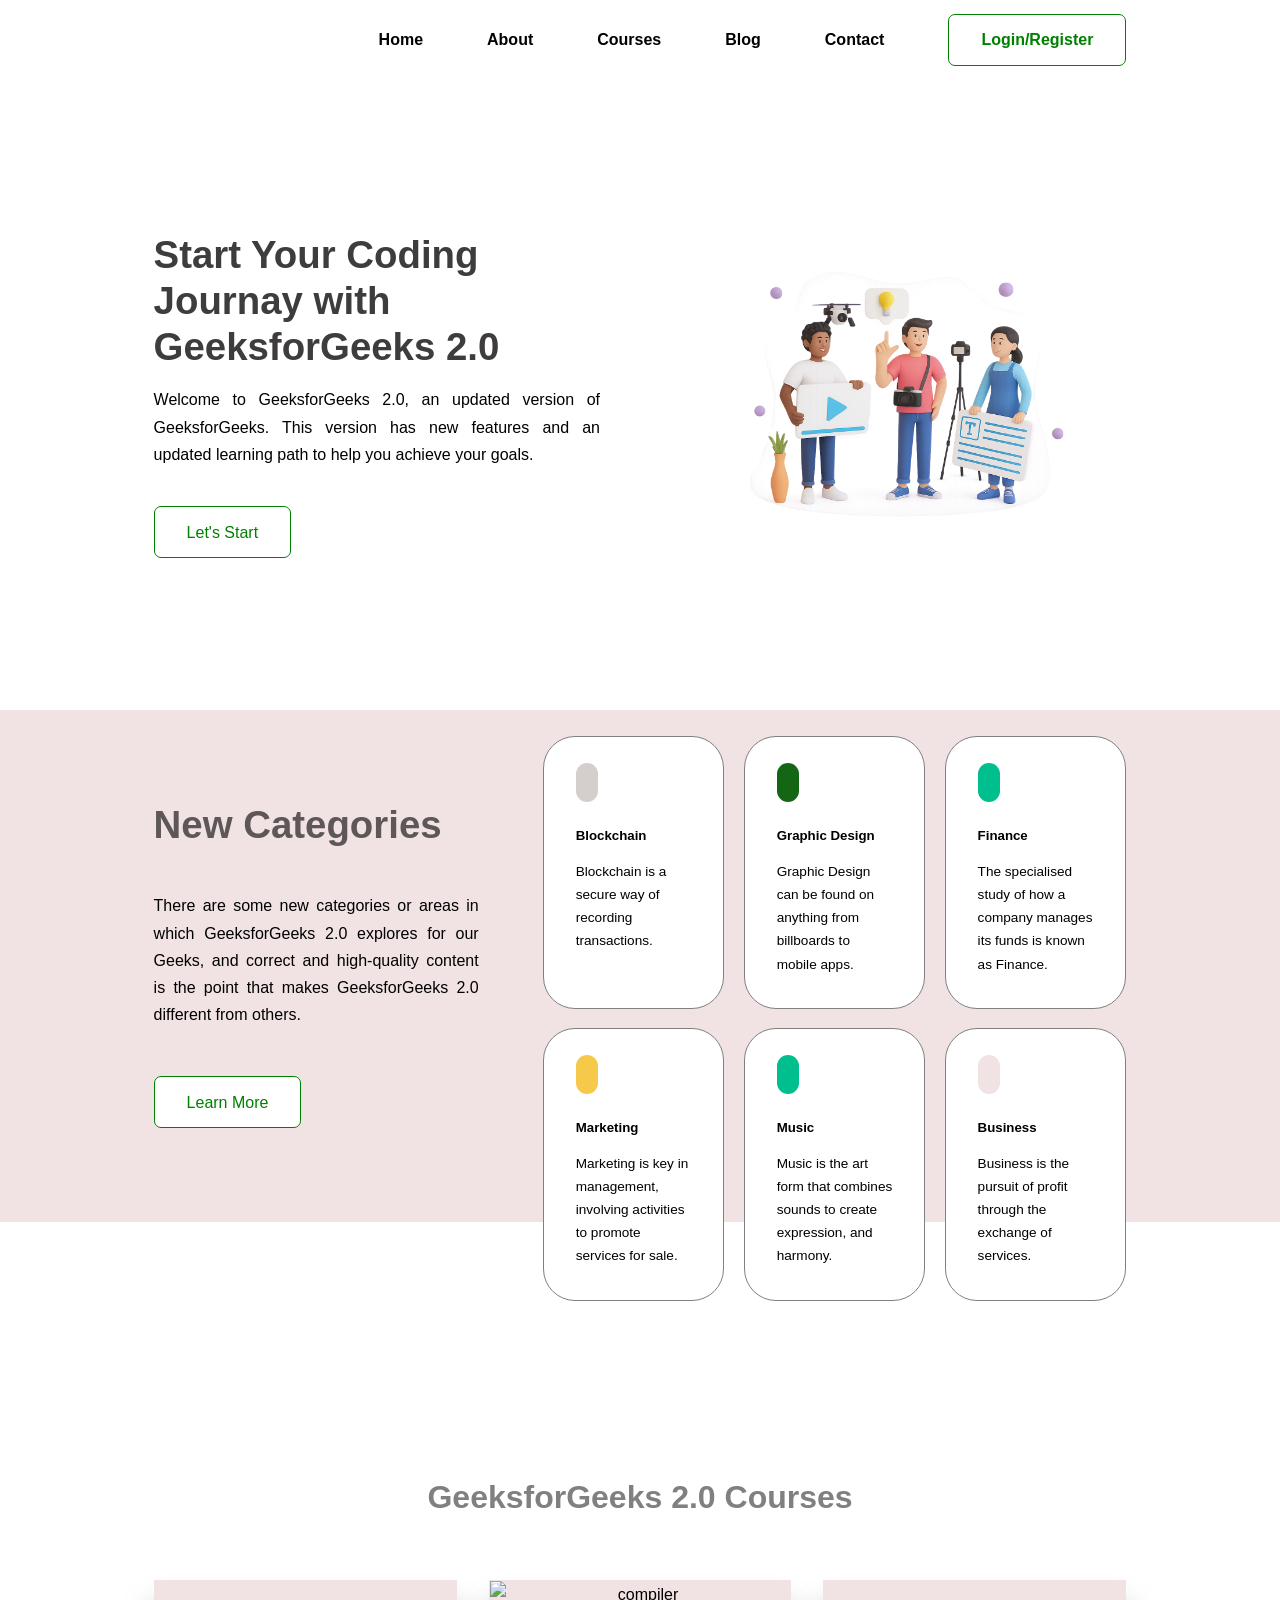
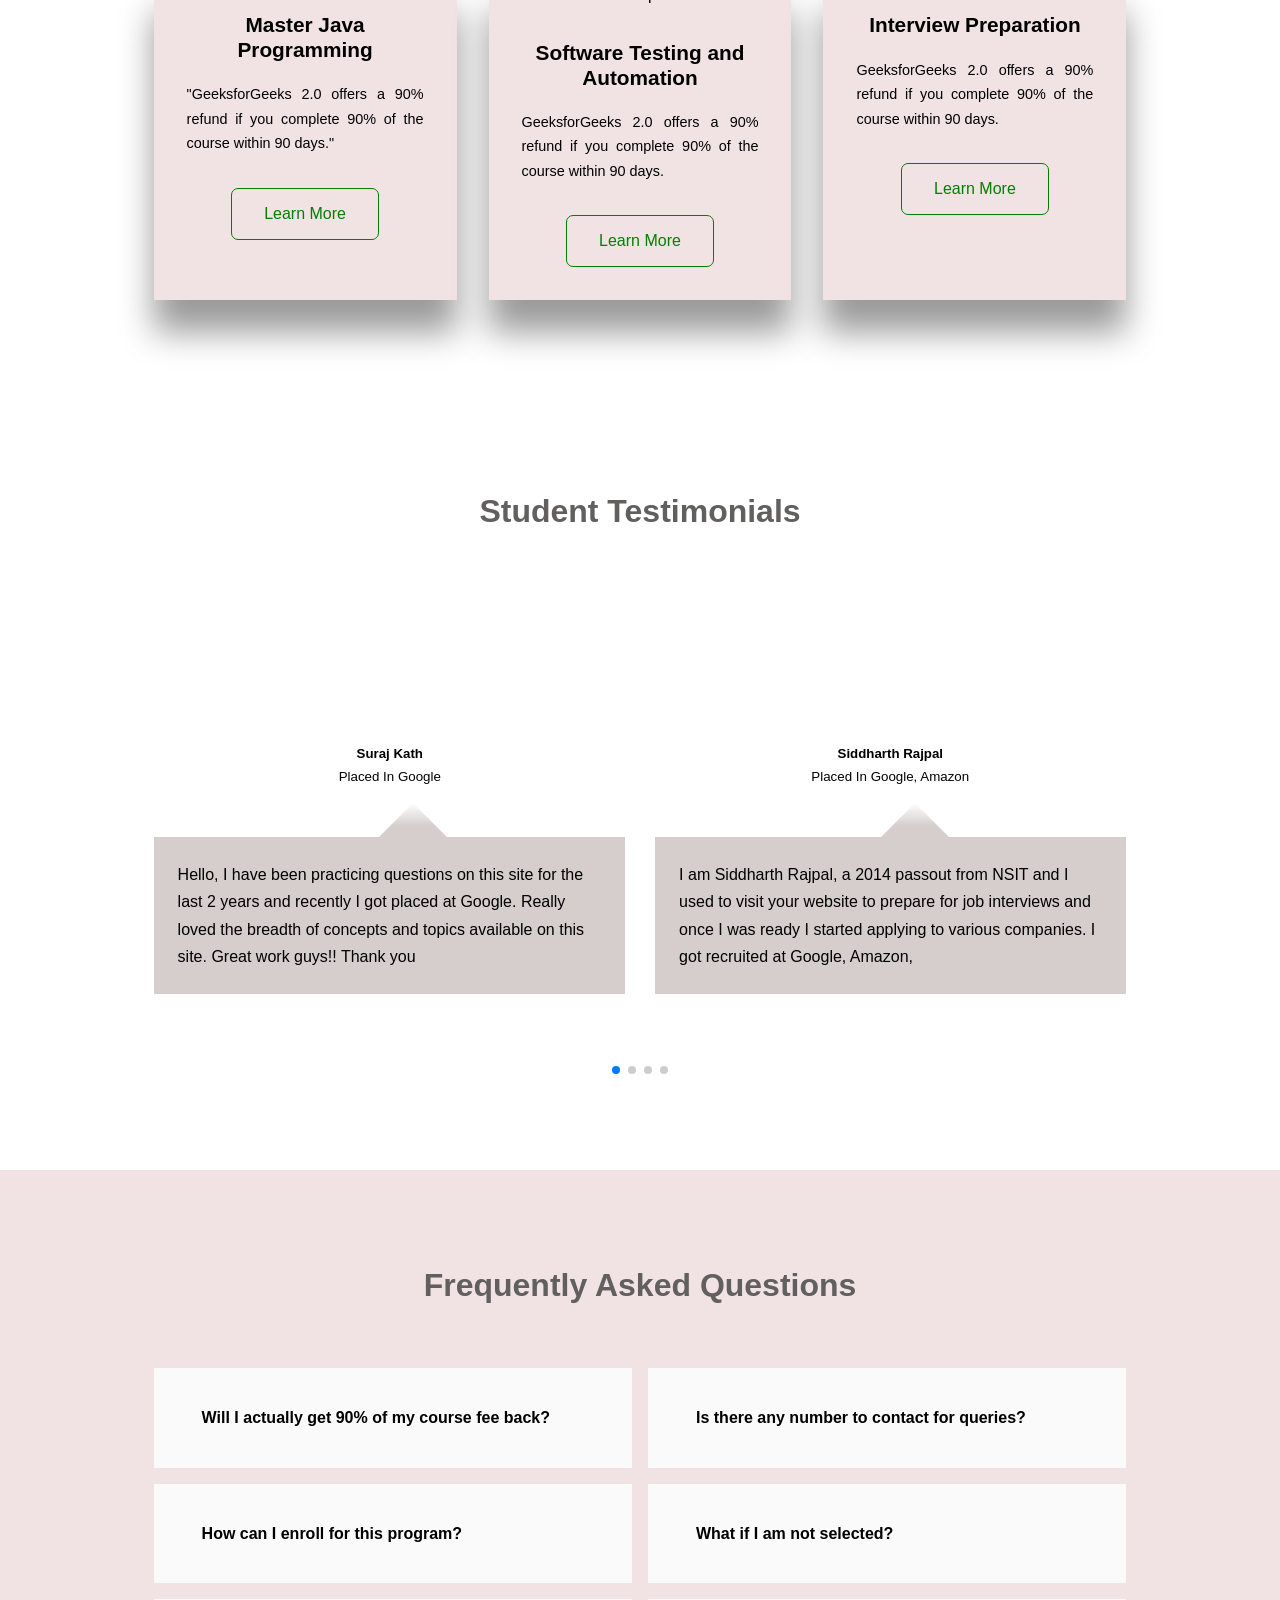
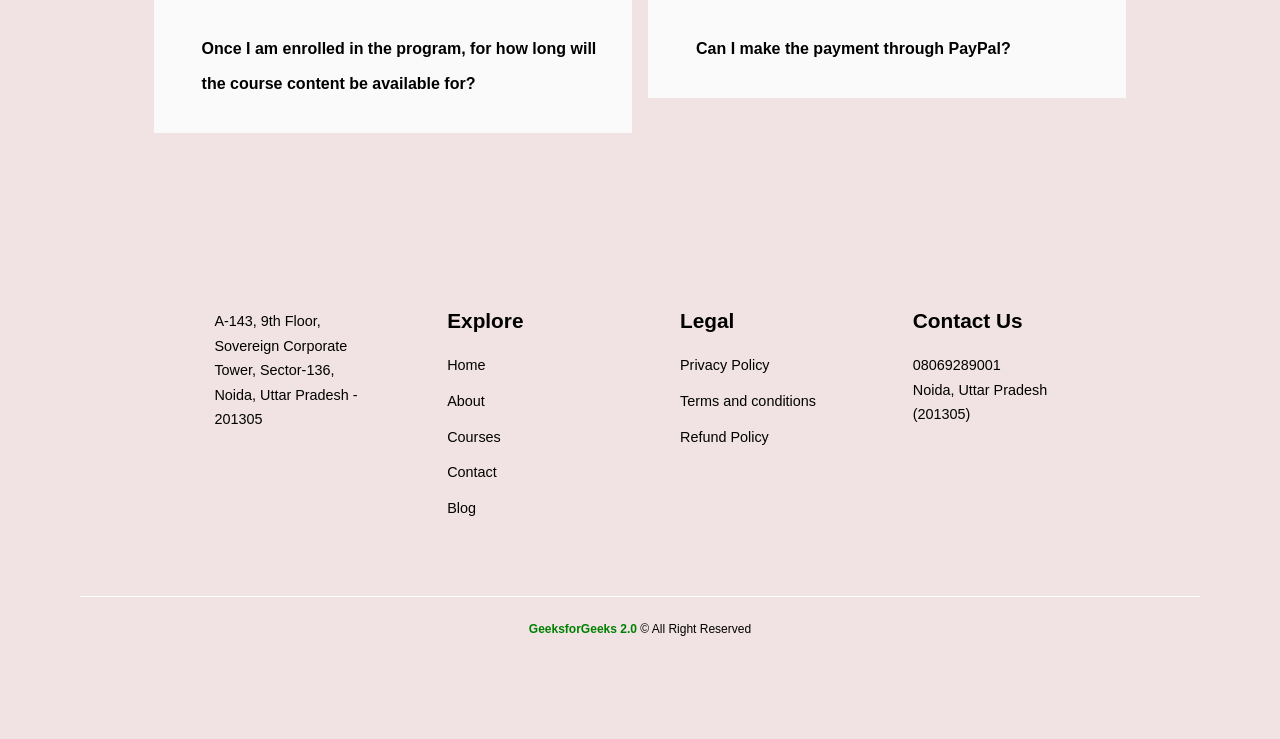
==== HTML/index.html @ c25a91c2 "new project" ====
<!-------------- index.html ----------------->

<!DOCTYPE html>
<html lang="en">

<head>
    <meta charset="UTF-8">
    <meta name="viewport" content=
"width=device-width, initial-scale=1.0">
    <link rel="shortcut icon" href=
"https://media.geeksforgeeks.org/wp-content/uploads/20240229175223/1st.png"
        type="image/x-icon">
    <title>GeeksforGeeks 2.0</title>

    <!------------Iconscout CDN--------------------->
    <link rel="stylesheet" href=
"https://unicons.iconscout.com/release/v4.0.8/css/line.css">
    <link rel="stylesheet" href="../CSS/style.css">

    <!-- --------------Google Fonts--------------------- -->
    <link rel="preconnect" href="https://fonts.googleapis.com/">
    <link rel="preconnect" href="https://fonts.gstatic.com/" crossorigin>
    <link href=
"https://fonts.googleapis.com//css2?family=Montserrat:ital,wght@0,100..900;1,100..900&display=swap"
        rel="stylesheet">

    <!-- ----------------Swiper JS------------------------------ -->
    <link rel="stylesheet" href=
"https://cdn.jsdelivr.net/npm/swiper@11/swiper-bundle.min.css" />
</head>
<style>
    #login:hover {
        color: white;
    }
</style>

<body>
    <nav>
        <div class="container nav__container">
            <a href="index.html">
                <img alt="" src=
"https://media.geeksforgeeks.org/wp-content/uploads/20240229175635/2nd.png"
                    style="width: 50%;">
            </a>
            <ul class="nav__menu">
                <li><a href="./index.html">Home</a></li>
                <li><a href="./about.html">About</a></li>
                <li><a href="./courses.html">Courses</a></li>
                <li><a href="./blog.html">Blog</a></li>
                <li><a href="./contact.html">Contact</a></li>
                <li>
                    <a href="./login.html" class="btn btn-primary" 
                        id="login">
                        Login/Register
                    </a>
                </li>
            </ul>
            <button id="open-menu-btn">
                <i class="uil uil-bars"></i>
            </button>
            <button id="close-menu-btn">
                <i class="uil uil-multiply"></i>
            </button>
        </div>
    </nav>



    <!-- ======================End Navbar================== -->


    <!-- ====================Header========================== -->
    <header>
        <div class="container header__container">
            <div class="header__left">
                <h1>
                    Start Your Coding Journay with GeeksforGeeks 2.0
                </h1>
                <p style="text-align: justify;">
                    Welcome to GeeksforGeeks 2.0, an updated version 
                    of GeeksforGeeks. This version has new features and
                    an updated learning path to help you achieve your goals.
                </p>
                <a href="/courses.html" class="btn btn-primary">
                    Let's Start
                </a>

            </div>
            <div class="header__right">
                <div class="header__right-image">
                    <img alt="home_image" src="../static/img1.png">
                </div>
            </div>
        </div>
    </header>

    <!-- ==================End Header========================= -->

    <!-- ==============End Category=================== -->
    <section class="categories">
        <div class="container container categories__container">
            <div class="categories__left">
                <h1>New Categories</h1>
                <p style="text-align: justify;">
                    There are some new categories or areas in which 
                    GeeksforGeeks 2.0 explores for our Geeks, and correct
                    and high-quality content is the point that makes 
                    GeeksforGeeks 2.0 different from others.
                </p>
                <a href="https://www.geeksforgeeks.org/" class="btn"> 
                    Learn More
                </a>
            </div>
            <div class="categories__right">
                <article class="category">
                    <span class="category__icon">
                        <i class="uil uil-bitcoin-circle"></i>
                    </span>
                    <h5> 
                        <a href="https://www.geeksforgeeks.org/software-engineering/blockchain/" 
                            target="_blank"> 
                            Blockchain 
                        </a>
                    </h5>
                    <p>
                        Blockchain is a secure way of 
                        recording transactions.
                    </p>
                </article>

                <article class="category">
                    <span class="category__icon">
                        <i class="uil uil-palette"></i>
                    </span>
                    <h5> 
                        <a href="https://www.geeksforgeeks.org/web-templates/graphic-design/"> 
                            Graphic Design 
                        </a>
                    </h5>
                    <p>
                        Graphic Design can be found on anything 
                        from billboards to mobile apps.
                    </p>
                </article>

                <article class="category">
                    <span class="category__icon">
                        <i class="uil uil-usd-circle"></i>
                    </span>
                    <h5> 
                        <a href="https://www.geeksforgeeks.org/finance/finance/">
                            Finance 
                        </a>
                    </h5>
                    <p>
                        The specialised study of how a company manages 
                        its funds is known as Finance.
                    </p>
                </article>

                <article class="category">
                    <span class="category__icon">
                        <i class="uil uil-megaphone"></i>
                    </span>
                    <h5>
                        <a href="https://www.geeksforgeeks.org/marketing/marketing/"> 
                            Marketing 
                        </a>
                    </h5>
                    <p>
                        Marketing is key in management, involving activities 
                        to promote services for sale.
                    </p>
                </article>

                <article class="category">
                    <span class="category__icon">
                        <i class="uil uil-music"></i>
                    </span>
                    <h5>Music </h5>
                    <p>
                        Music is the art form that combines sounds 
                        to create expression, and harmony.
                    </p>
                </article>
                <article class="category">
                    <span class="category__icon">
                        <i class="uil uil-puzzle-piece"></i>
                    </span>
                    <h5> 
                        <a href=
"https://www.geeksforgeeks.org/business-studies/introduction-to-business/"> 
                            Business
                        </a>
                    </h5>
                    <p>
                        Business is the pursuit of profit through 
                        the exchange of services.
                    </p>
                </article>

            </div>
        </div>
    </section>
    <!-- =============End Category================ -->

    <!-- ==============Courses================= -->
    <section class="courses">
        <h2 style="color: gray
        ;">GeeksforGeeks 2.0 Courses</h2>
        <div class="container courses__container">
            <article class="course">
                <div class="course__image">
                    <img alt="" src=
"https://media.geeksforgeeks.org/wp-content/uploads/20240229234849/six.webp" >
                </div>
                <div class="course__info">
                    <h4>Master Java Programming</h4>
                    <p style="text-align: justify;"> 
                        "GeeksforGeeks 2.0 offers a 90% refund if you 
                        complete 90% of the course within 90 days."</p>
                    <a href="courses.html" target="_blank" 
                        class="btn btn-primary">
                        Learn More
                    </a>
                </div>
            </article>

            <article class="course">
                <div class="course__image">
                    <img src=
"https://media.geeksforgeeks.org/wp-content/uploads/20240229234956/seven.webp"
                        alt="compiler">

                </div>
                <div class="course__info">
                    <h4>Software Testing and Automation</h4>
                    <p style="text-align: justify;">
                        GeeksforGeeks 2.0 offers a 90% refund if you 
                        complete 90% of the course within 90 days.
                    </p>
                    <a href="courses.html" class="btn btn-primary">
                        Learn More
                    </a>
                </div>
            </article>


            <article class="course">
                <div class="course__image">
                    <img alt="" src=
"https://media.geeksforgeeks.org/wp-content/uploads/20240229235055/eight.webp">
                </div>
                <div class="course__info">
                    <h4>Interview Preparation</h4>
                    <p style="text-align: justify;">
                        GeeksforGeeks 2.0 offers a 90% refund if you 
                        complete 90% of the course within 90 days. 
                    </p>
                    <a href="courses.html" class="btn btn-primary">
                        Learn More
                    </a>
                </div>
            </article>
        </div>
    </section>

    <!-- ===============End Courses===================== -->

    <!-- ===============Testimonial ================== -->

    <section class="container testimonials__container mySwiper">
        <h2 style="color:rgb(98, 95, 95);">
            Student Testimonials
        </h2>
        <div class="swiper-wrapper">
            <article class="testimonial swiper-slide">
                <div class="avatar">
                    <img alt="" src=
"https://media.geeksforgeeks.org/wp-content/uploads/20240229235145/images-1.jpg">
                </div>
                <div class="testimonial__info">
                    <h5>Suraj Kath</h5>
                    <small>Placed In Google</small>
                </div>
                <div class="testimonial__body">
                    <p>
                        Hello, I have been practicing questions on this site 
                        for the last 2 years and recently I got placed at Google. 
                        Really loved the breadth of concepts and topics available 
                        on this site. Great work guys!! Thank you
                    </p>
                </div>
            </article>

            <article class="testimonial swiper-slide">
                <div class="avatar">
                    <img alt="" src=
"https://media.geeksforgeeks.org/wp-content/uploads/20240301083716/images-2.jpg">
                </div>
                <div class="testimonial__info">
                    <h5>Siddharth Rajpal</h5>
                    <small>Placed In Google, Amazon</small>
                </div>
                <div class="testimonial__body">
                    <p>
                        I am Siddharth Rajpal, a 2014 passout from NSIT 
                        and I used to visit your website to prepare for
                        job interviews and once I was ready I started 
                        applying to various companies. I got recruited at
                        Google, Amazon,
                    </p>
                </div>
            </article>

            <article class="testimonial swiper-slide">
                <div class="avatar">
                    <img alt="" src=
"https://media.geeksforgeeks.org/wp-content/uploads/20240301083753/images-3.jpg">
                </div>
                <div class="testimonial__info">
                    <h5>Kyoo San Martin Monroy</h5>
                    <small>Amazon(2014) Google(2015)
                    </small>
                </div>
                <div class="testimonial__body">
                    <p>
                        I just want to say “Thank you for create GeeksForGeeks”. 
                        My life change when I was accepted first in Amazon (2014) 
                        and then in Google( 2015), and it was possible studying 
                        everything from the GeeksforGeeks.
                    </p>
                </div>
            </article>

            <article class="testimonial swiper-slide">
                <div class="avatar">
                    <img alt="" src=
"https://media.geeksforgeeks.org/wp-content/uploads/20240301083826/images-4.jpg">
                </div>
                <div class="testimonial__info">
                    <h5>Vivek Kumar Thakur</h5>
                    <small>Placed In Amazon</small>
                </div>
                <div class="testimonial__body">
                    <p>
                        Thank you for providing great platform for learning. 
                        Recently amazon visited our campus and I was
                        interviewed by Amazon and got the offer just because 
                        of geeksforgeeks. Thanks a lot.
                    </p>
                </div>
            </article>

            <article class="testimonial swiper-slide">
                <div class="avatar">
                    <img alt="" src=
"https://media.geeksforgeeks.org/wp-content/uploads/20240301083858/images-5.jpg">
                </div>
                <div class="testimonial__info">
                    <h5>Murlidar Setty</h5>
                    <small>Placed</small>
                </div>
                <div class="testimonial__body">
                    <p>
                        Thank you so much for providing one of the best 
                        portal to learn problem solving techniques,
                        programming languages, Puzzles and many more.
                    </p>
                </div>
            </article>
        </div>
        <div class="swiper-pagination"></div>
    </section>

    <!-- ===================End Testimonials==================== -->

    <!-- ===============FAQ======================= -->

    <section class="faqs">
        <h2 style="color:rgb(98, 95, 95);">
            Frequently Asked Questions
        </h2>
        <div class="container faqs__container">
            <article class="faq ">
                <div class="faq__icon">
                    <i class="uil uil-plus"></i>
                </div>
                <div class="question__answer">
                    <h4>
                        Will I actually get 90% of my course fee back?
                    </h4>
                    <p>
                        Yes, To qualify for the refund,you must complete 90% 
                        of the course content within 90 days from
                        the date of purchase.
                    </p>
                </div>
            </article>

            <article class="faq">
                <div class="faq__icon">
                    <i class="uil uil-plus"></i>
                </div>
                <div class="question__answer">
                    <h4>
                        Is there any number to contact for queries?
                    </h4>
                    <p>
                        You may call us on +91-7982906637 in case 
                        of any query.
                    </p>
                </div>
            </article>

            <article class="faq">
                <div class="faq__icon">
                    <i class="uil uil-plus"></i>
                </div>
                <div class="question__answer">
                    <h4>
                        How can I enroll for this program?
                    </h4>
                    <p>
                        You need to fill out an Application form post 
                        initial registration. After that, your application
                        will be reviewed by our team to assess your 
                        eligibility for this program.
                    </p>
                </div>
            </article>

            <article class="faq">
                <div class="faq__icon">
                    <i class="uil uil-plus"></i>
                </div>
                <div class="question__answer">
                    <h4>
                        What if I am not selected?
                    </h4>
                    <p>
                        You will be able to re-apply to the program 
                        based on your eligibility criteria.
                    </p>
                </div>
            </article>

            <article class="faq">
                <div class="faq__icon">
                    <i class="uil uil-plus"></i>
                </div>
                <div class="question__answer">
                    <h4>
                        Once I am enrolled in the program, for 
                        how long will the course content be available for?
                    </h4>
                    <p>
                        The course content will be available for a period 
                        of 1 year from the date of purchase.
                    </p>
                </div>
            </article>

            <article class="faq">
                <div class="faq__icon">
                    <i class="uil uil-plus"></i>
                </div>
                <div class="question__answer">
                    <h4>
                        Can I make the payment through PayPal?
                    </h4>
                    <p>
                        Yes. Mail us with your details at 
                        courses@geeksforgeeks.org.
                    </p>
                </div>
            </article>
        </div>
    </section>

    <!-- ========================End FAQ===================== -->

    <!-- =================================Footer===================== -->

    <footer>
        <div class="container footer__container">
            <div class="footer__1">
                <a href="/index.html" class="footer__logo">
                    <a href="index.html">
                        <img alt="" src=
"https://media.geeksforgeeks.org/wp-content/uploads/20240229175635/2nd.png">

                    </a>
                </a>
                    <p>
                        <i class="uil uil-location-point"></i> 
                        A-143, 9th Floor, Sovereign Corporate Tower, 
                        Sector-136, Noida, Uttar Pradesh - 201305
                    </p>
            </div>
            <div class="footer__2">
                <h4>Explore</h4>
                <ul class="permalinks">
                    <li><a href="./index.html">Home</a></li>
                    <li><a href="./about.html">About</a></li>
                    <li><a href="./courses.html">Courses</a></li>
                    <li><a href="./contact.html">Contact</a></li>
                    <li><a href="./blog.html">Blog</a></li>
                </ul>
            </div>

            <div class="footer__3">
                <h4>Legal</h4>
                <ul class="privacy">
                    <li><a href="#">Privacy Policy</a></li>
                    <li><a href="#">Terms and conditions</a></li>
                    <li><a href="#">Refund Policy</a></li>
                </ul>
            </div>
            <div class="footer__4">
                <h4>Contact Us</h4>
                <div>
                    <p>08069289001</p>
                    <p>Noida, Uttar Pradesh (201305)</p>
                </div>
                <ul class="footer__socials">
                    <li>
                        <a href="https://www.facebook.com/geeksforgeeks.org/?utm_source=chatgpt.com">
                            <i class="uil uil-facebook-f"></i>
                        </a>
                    </li>
                    <li>
                        <a href="https://www.instagram.com/geeks_for_geeks/?hl=en&utm_source=chatgpt.com">
                            <i class="uil uil-instagram-alt"></i>
                        </a>
                    </li>
                    <li>
                        <a href="https://x.com/geeksforgeeks?lang=en&utm_source=chatgpt.com">
                            <i class="uil uil-twitter"></i>
                        </a>
                    </li>
                    <li>
                        <a href="https://www.linkedin.com/company/geeksforgeeks/?utm_source=chatgpt.com">
                            <i class="uil uil-linkedin-alt"></i>
                        </a>
                    </li>
                </ul>
            </div>

        </div>
        <div class="footer__copyright">
            <small> 
                <strong style="color: green;">
                    GeeksforGeeks 2.0
                </strong> 
                © All Right Reserved
            </small>
        </div>
    </footer>

    <!-- ============================End Footer=========================== -->


    <script src=
"https://cdn.jsdelivr.net/npm/swiper@11/swiper-bundle.min.js">
    </script>
    <script src="../JS/script.js"></script>
    <script src="../JS/main.js"></script>
</body>

</html>
---- CSS/style.css ----
/* --------------------  style.css ---------------------- */

* {
  margin: 0;
  padding: 0;
  border: 0;
  outline: 0;
  text-decoration: none;
  list-style-type: none;
  box-sizing: border-box;
}

:root {
  --color-primary: rgb(214, 205, 205);
  --color-success: #00bf8e;
  --color-warning: #f7c94b;
  --color-danger: rgb(19, 102, 19);
  --color-danger-varient: rgba(247, 88, 66, 0.4);
  --color-white: black;
  --color-light: rgba(30, 14, 14, 0.7);
  --color-black: #000;
  --color-bg: white;
  --color-bg1: rgb(241, 227, 227);
  --color-bg2: white;
  --container-width-lg: 76%;
  --container-width-md: 90%;
  --container-width-sm: 94%;
  --transition: all 400ms ease;
}

body {
  font-family: "Montserrat", sans-serif;
  line-height: 1.7;
  color: var(--color-white);
  background-color: var(--color-bg);
}

.container {
  width: var(--container-width-lg);
  margin: 0 auto;
}

section {
  padding: 6rem 0;
}

section h2 {
  text-align: center;
  margin-bottom: 4rem;
}

h1,
h2,
h3,
h4,
h5 {
  line-height: 1.2;
}

h1 {
  font-size: 2.4rem;
}

h2 {
  font-size: 2rem;
}

h3 {
  font: 1.6rem;
}

h4 {
  font-size: 1.3rem;
}

a {
  color: var(--color-white);
}

img {
  width: 100%;
  display: block;
  object-fit: cover;
}

.btn {
  display: inline-block;
  background: white;
  color: green;
  padding: 0.7rem 2rem;
  border: 1px solid green;
  font-weight: 500;
  border-radius: 7px;
  transition: var(--transition);
}

.btn:hover {
  background: green;
  color: white;
  border-color: green;
}

.btn-primary {
  background: transparent;
  color: green;
}

/* Navbar*/
nav {
  background: transparent;
  width: 100vw;
  height: 5rem;
  position: fixed;
  top: 0;
  z-index: 11;
}

/* change navbar styles on scroll */

.window-scroll {
  background: var(--color-primary);
  box-shadow: 0 1rem 2rem rgba(0, 0, 0, 0.2);
}

.nav__container {
  height: 100%;
  display: flex;
  justify-content: space-between;
  align-items: center;
}

nav button {
  display: none;
}

.nav__menu {
  display: flex;
  align-items: center;
  gap: 4rem;
}

.nav__menu a {
  font-size: 1rem;
  font-weight: bold;
  transition: var(--transition);
}

.nav__menu a:hover {
  color: green;
}

/* Header================ */
header {
  position: relative;
  top: 5rem;
  overflow: hidden;
  height: 70vh;
  margin-bottom: 5rem;
}

header h1 {
  color: rgb(63, 60, 60);
}

.header__container {
  display: grid;
  grid-template-columns: 1fr 1fr;
  align-items: center;
  gap: 5rem;
  height: 100%;
}

.header__left p {
  margin: 1rem 0 2.4rem;
}

/* =Categories======= */
.categories {
  background: var(--color-bg1);
  height: 32rem;
}

.categories h1 {
  line-height: 1;
  margin-bottom: 3rem;
  color: rgb(93, 87, 87);
}

.categories__container {
  display: grid;
  grid-template-columns: 40% 60%;
}

.categories__left {
  margin-right: 4rem;
}

.categories__left p {
  margin: 1rem 0 3rem;
}

.categories__right {
  display: grid;
  grid-template-columns: repeat(3, 1fr);
  margin-top: -70px;
  gap: 1.2rem;
}

.category {
  background: var(--color-bg2);
  padding: 2rem;
  border-radius: 2rem;
  transition: var(--transition);
  border: 0.5px solid gray;
}

.category:hover {
  box-shadow: 0 3rem 3rem rgba(0, 0, 0, 0.3);
  z-index: 1;
}

.category:nth-child(2) .category__icon {
  background: var(--color-danger);
}

.category:nth-child(3) .category__icon {
  background: var(--color-success);
}

.category:nth-child(4) .category__icon {
  background: var(--color-warning);
}

.category:nth-child(5) .category__icon {
  background: var(--color-success);
}

.category:nth-child(6) .category__icon {
  background: var(--color-bg1);
}

.category__icon {
  background: var(--color-primary);
  padding: 0.7rem;
  border-radius: 0.9rem;
}

.category h5 {
  margin: 2rem 0 1rem;
}

.category p {
  font-size: 0.85rem;
}

/* ===Courses============== */
.courses {
  margin-top: 10rem;
}

.courses__container {
  display: grid;
  grid-template-columns: repeat(3, 1fr);
  gap: 2rem;
}

.course {
  background: var(--color-bg1);
  box-shadow: 0 2rem 2rem rgba(0, 0, 0, 0.4);
  text-align: center;
  border: 1px solid transparent;
  transition: var(--transition);
}

.course:hover {
  background: transparent;
  border-color: var(--color-primary);
}

.course__info {
  padding: 2rem;
}

.course__info p {
  margin: 1.2rem 0 2rem;
  font-size: 0.9rem;
}

/* FAQ */
.faqs {
  background: var(--color-bg1);
  box-shadow: insert 0 0 3rem rgba(0, 0, 0, 0.5);
}

.faqs__container {
  display: grid;
  grid-template-columns: 1fr 1fr;
  gap: 1rem;
}

.faq {
  padding: 2rem;
  display: flex;
  align-items: center;
  gap: 1rem;
  height: fit-content;
  background: rgb(251, 250, 250);
  cursor: pointer;
}

.faq h4 {
  font-size: 1rem;
  line-height: 2.2;
}

.faq__icon {
  align-self: flex-start;
  font-size: 1.2rem;
}

.faq p {
  margin-top: 0.8rem;
  display: none;
}

.faq.open p {
  display: block;
}

/* Testimonial */
.testimonials__container {
  overflow-x: hidden;
  position: relative;
  margin-bottom: 5rem;
}

.testimonial {
  padding-top: 2rem;
}

.avatar {
  width: 7rem;
  height: 7rem;
  border-radius: 50%;
  overflow: hidden;
  margin: 0 auto 0.5rem;
  border: 1rem solid var(--color-bg);
}

.testimonial__info {
  text-align: center;
}

.testimonial__body {
  background: var(--color-primary);
  padding: 1.5rem;
  margin-top: 3rem;
  position: relative;
}

.testimonial__body::before {
  content: "";
  display: block;
  background: linear-gradient(
    135deg,
    transparent,
    var(--color-primary),
    var(--color-primary),
    var(--color-primary)
  );
  width: 3rem;
  height: 3rem;
  left: 50%;
  top: -1.5rem;
  position: absolute;
  transform: rotate(45deg);
}

/* =Footer=*/
footer {
  background: var(--color-bg1);
  padding: 5rem;
  font-size: 0.9rem;
}

.footer__container {
  display: grid;
  grid-template-columns: repeat(4, 1fr);
  gap: 5rem;
}

.footer__container > div h4 {
  margin-bottom: 1.2rem;
}

.footer__1 p {
  margin: 0 0 2rem;
}

footer ul li {
  margin-bottom: 0.7rem;
}

footer ul li a:hover {
  text-decoration: underline;
}

.footer__socials {
  display: flex;
  gap: 1rem;
  font-size: 1.2rem;
  margin-top: 2rem;
}

.footer__copyright {
  text-align: center;
  margin-top: 4rem;
  padding: 1.2rem 0;
  border-top: 1px solid var(--color-bg2);
}

/* Move Icon */

.header__right-image img {
  /* Set initial position */
  position: relative;
  animation: moveUpDown 2s infinite alternate ease-in-out;
}

@keyframes moveUpDown {
  0% {
    transform: translateY(0);
    /* Start position */
  }

  100% {
    transform: translateY(20px);
    /* End position - adjust as needed */
  }
}

/* Move FAQ Feature */

.faq:hover {
  transform: scale(1.05);
  box-shadow: 0 0 20px rgba(0, 0, 0, 0.1);
  transition: transform 0.3s ease, box-shadow 0.3s ease;
}

.faq {
  transition: transform 0.3s ease, box-shadow 0.3s ease;
  cursor: pointer;
}

/* Media Queries (Tablets) */

@media screen and (max-width: 1024px) {
  .container {
    width: var(--container-width-md);
  }

  h1 {
    font-size: 2.2rem;
  }

  h2 {
    font-size: 1.7rem;
  }

  h3 {
    font-size: 1.4rem;
  }

  h4 {
    font-size: 1.2rem;
  }

  /* Navbar */
  nav button {
    display: inline-block;
    background: transparent;
    font-size: 1.8rem;
    color: var(--color-white);
    cursor: pointer;
  }

  nav button#close-menu-btn {
    display: none;
  }

  .nav__menu {
    position: fixed;
    top: 5rem;
    right: 5%;
    height: fit-content;
    width: 18rem;
    flex-direction: column;
    gap: 0;
    display: none;
  }

  .nav__menu li {
    width: 100%;
    height: 5.8rem;
    animation: animateNavItems 400ms linear forwards;
    transform-origin: top right;
    opacity: 0;
  }

  .nav__menu li:nth-child(2) {
    animation-delay: 200ms;
  }

  .nav__menu li:nth-child(3) {
    animation-delay: 400ms;
  }

  .nav__menu li:nth-child(4) {
    animation-delay: 600ms;
  }

  @keyframes animateNavItems {
    0% {
      transform: rotateZ(-90deg);
    }

    100% {
      transform: rotateZ(0);
      opacity: 1;
    }
  }

  .nav__menu li a {
    background: var(--color-primary);
    box-shadow: -4rem 6rem 10rem rgba(0, 0, 0, 0.6);
    width: 100%;
    height: 100%;
    display: grid;
    place-items: center;
  }

  .nav__menu li a:hover {
    background: var(--color-bg2);
    color: var(--color-white);
  }

  /* Header */
  header {
    height: 52vh;
    margin-bottom: 4rem;
  }

  .header__container {
    gap: 0;
    padding-bottom: 3rem;
  }

  /* Categories */
  .categories {
    height: auto;
  }

  .categories__container {
    grid-template-columns: 1fr;
    gap: 3rem;
  }

  .categories__left {
    margin-right: 0;
  }

  /* Course */
  .courses {
    margin-top: 0;
  }

  .courses__container {
    grid-template-columns: 1fr 1fr;
  }

  /* FAQs */
  .faqs__container {
    grid-template-columns: 1fr;
  }

  .faq {
    padding: 1.5rem;
  }

  /* Footer */
  .footer__container {
    grid-template-columns: 1fr 1fr;
  }
}

/* Media Query (Phone) */
@media screen and (max-width: 600px) {
  .container {
    width: var(--container-width-sm);
  }

  /* Navbar*/
  .nav__menu {
    right: 3%;
  }

  /* Header=============== */
  header {
    height: 100vh;
  }

  .header__container {
    grid-template-columns: 1fr;
    text-align: center;
    margin-top: 0rem;
  }

  .header__left p {
    margin-bottom: 1.3rem;
  }

  /* Category*/
  .categories__right {
    grid-template-columns: 1fr 1fr;
    gap: 0.7rem;
  }

  .category {
    padding: 1rem;
    border-radius: 1rem;
  }

  .category__icon {
    margin-top: 4px;
    display: inline-block;
  }

  /* Courses==================/ */
  .courses__container {
    grid-template-columns: 1fr;
  }

  /* Testimonial=========== */
  .testimonial__body {
    padding: 1.2rem;
  }

  /* Footer */
  .footer__container {
    grid-template-columns: 1fr;
    text-align: center;
    gap: 2rem;
  }

  .footer__1 p {
    margin: 1rem auto;
  }

  .footer__socials {
    justify-content: center;
  }
}
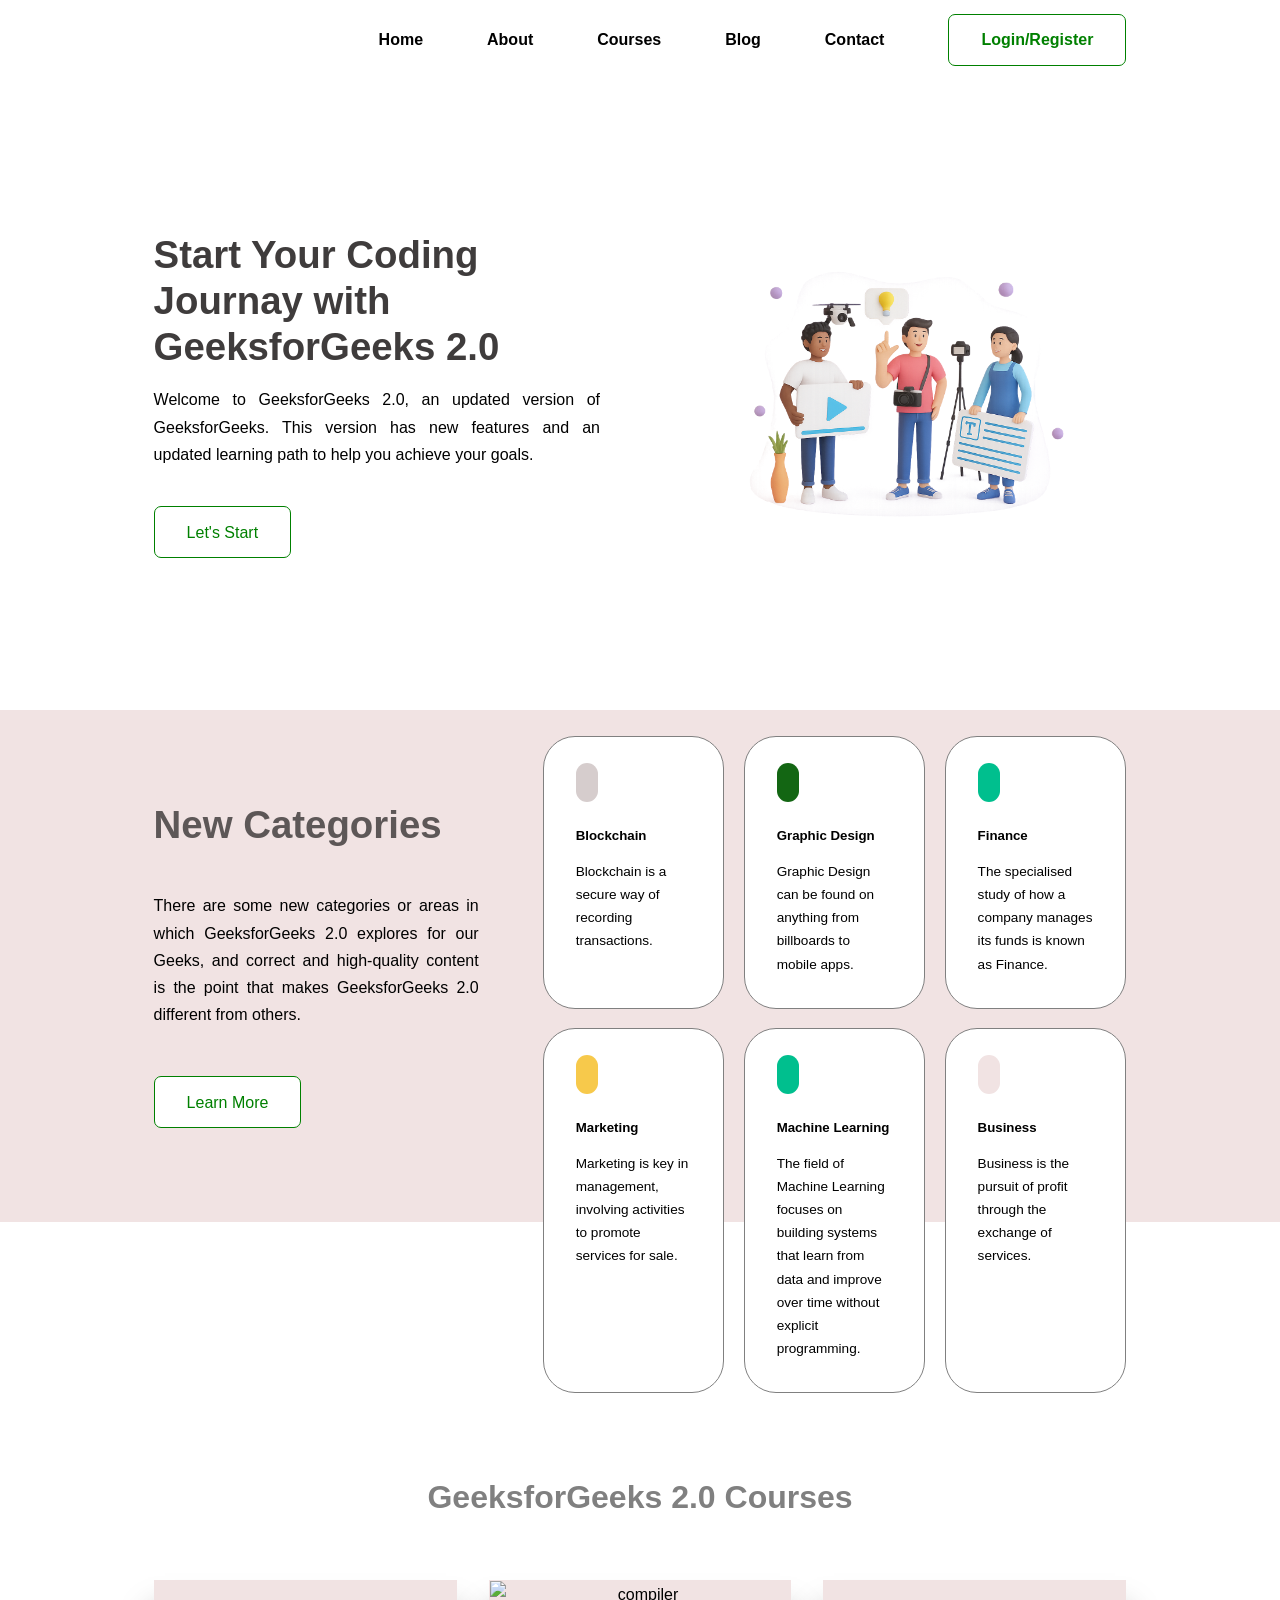
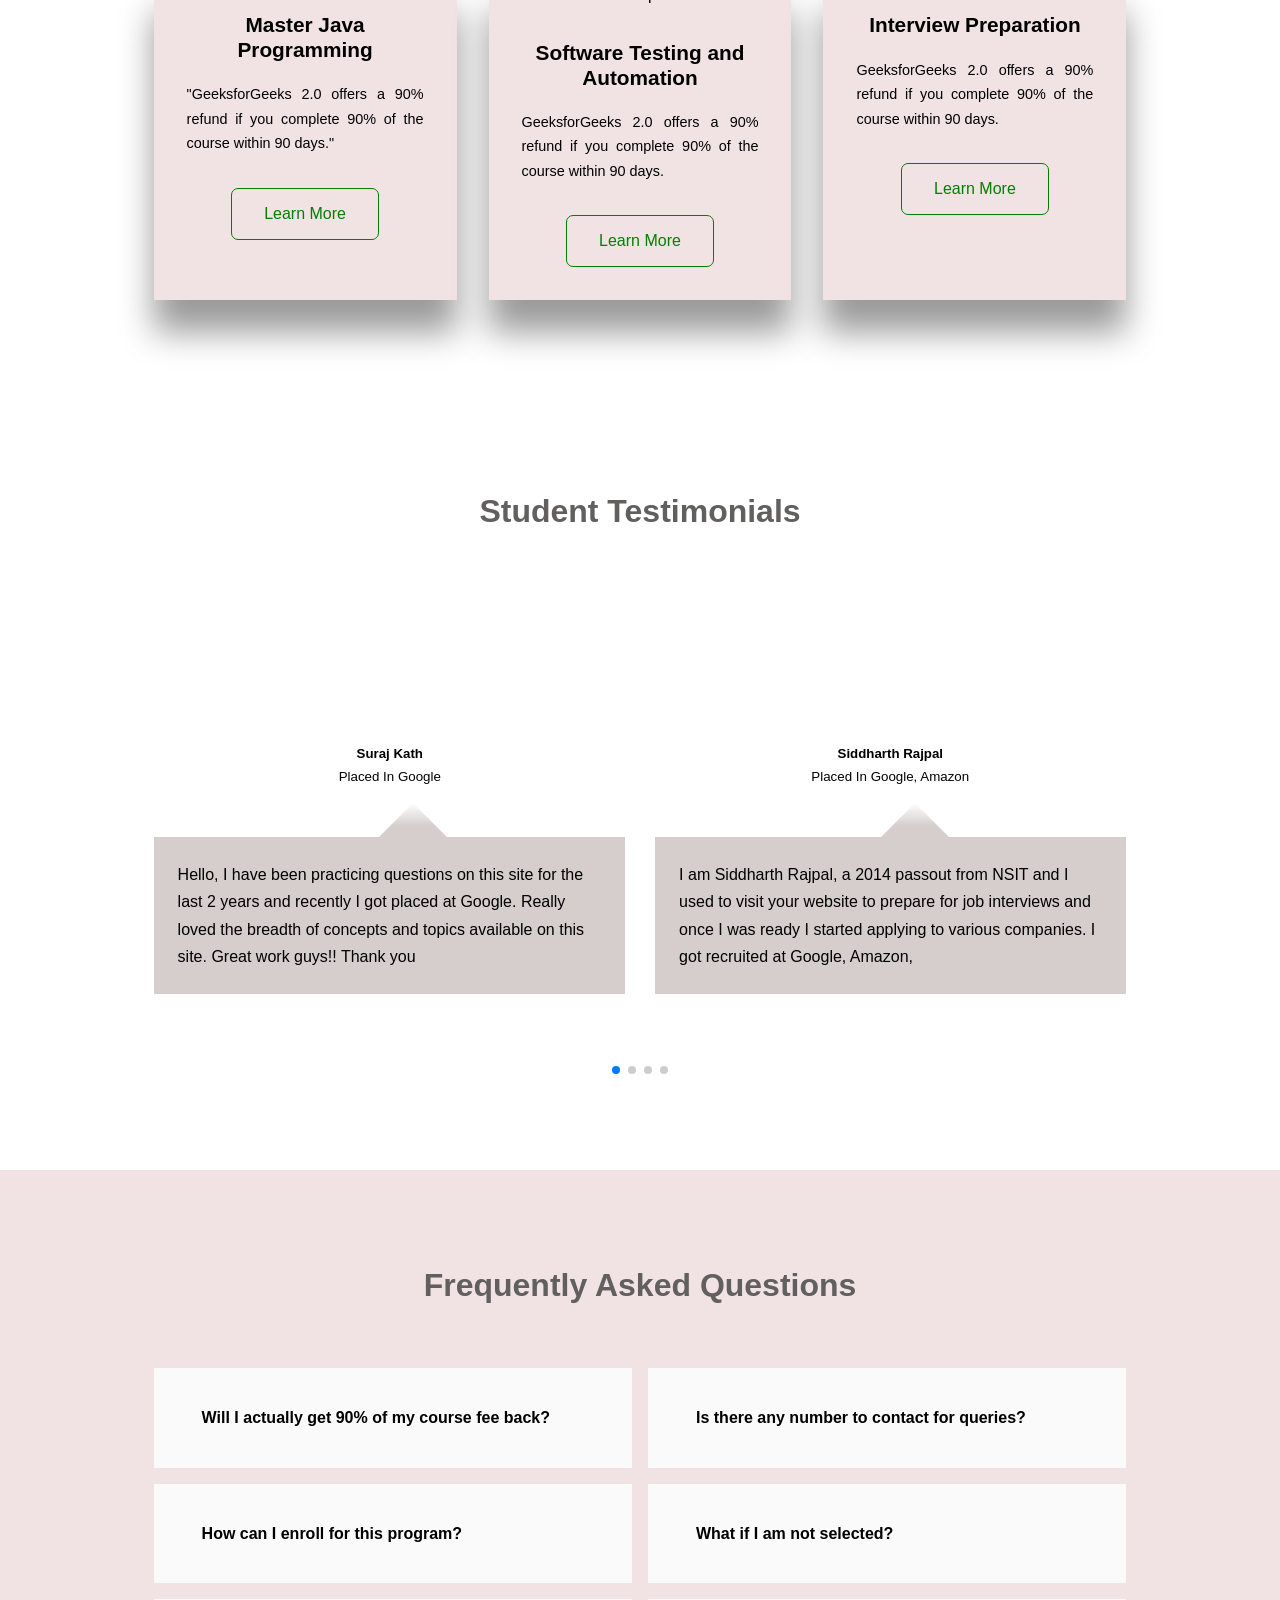
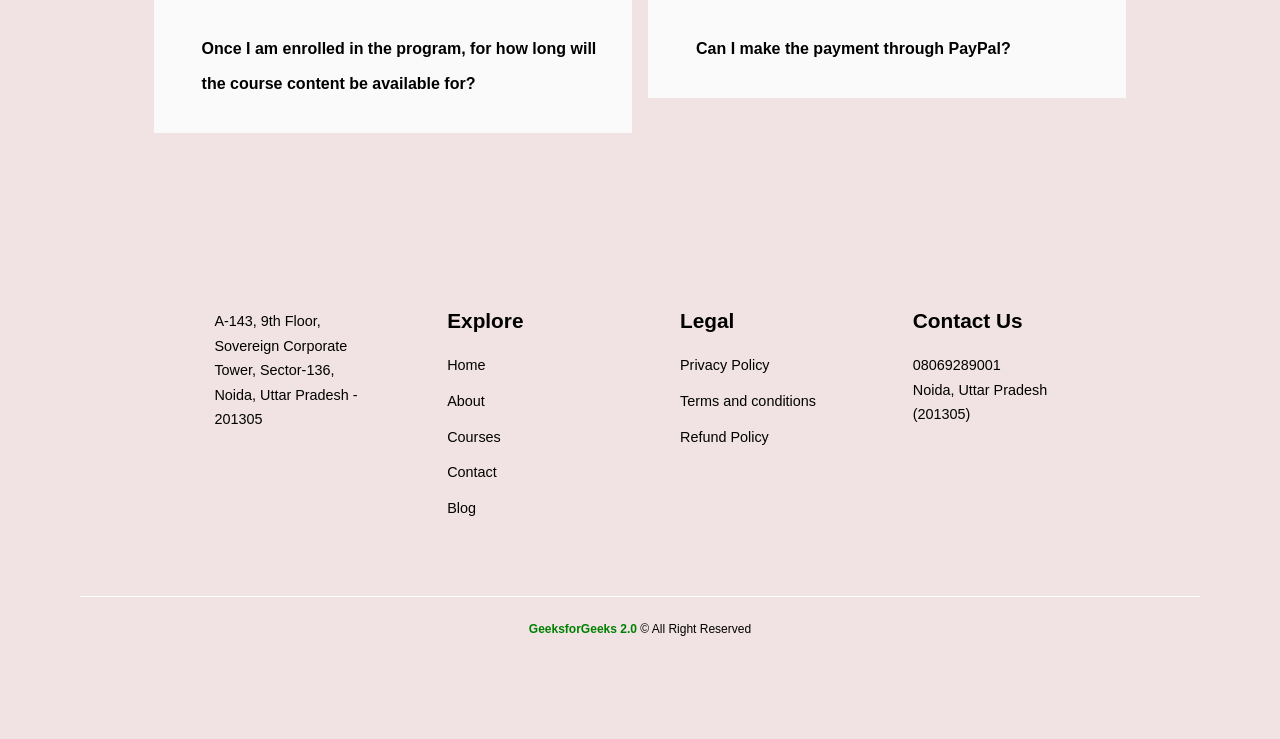
==== commit 84a1a843: "Update index.html" ====
--- a/HTML/index.html
+++ b/HTML/index.html
@@ -2,267 +2,264 @@
 
 <!DOCTYPE html>
 <html lang="en">
-
-<head>
-    <meta charset="UTF-8">
-    <meta name="viewport" content=
-"width=device-width, initial-scale=1.0">
-    <link rel="shortcut icon" href=
-"https://media.geeksforgeeks.org/wp-content/uploads/20240229175223/1st.png"
-        type="image/x-icon">
-    <title>GeeksforGeeks 2.0</title>
+  <head>
+    <meta charset="UTF-8" />
+    <meta name="viewport" content="width=device-width, initial-scale=1.0" />
+    <link
+      rel="shortcut icon"
+      href="https://media.geeksforgeeks.org/wp-content/uploads/20240229175223/1st.png"
+      type="image/x-icon"
+    />
+    <title>GeeksforGeeks Clone</title>
 
     <!------------Iconscout CDN--------------------->
-    <link rel="stylesheet" href=
-"https://unicons.iconscout.com/release/v4.0.8/css/line.css">
-    <link rel="stylesheet" href="../CSS/style.css">
+    <link
+      rel="stylesheet"
+      href="https://unicons.iconscout.com/release/v4.0.8/css/line.css"
+    />
+    <link rel="stylesheet" href="../CSS/style.css" />
 
     <!-- --------------Google Fonts--------------------- -->
-    <link rel="preconnect" href="https://fonts.googleapis.com/">
-    <link rel="preconnect" href="https://fonts.gstatic.com/" crossorigin>
-    <link href=
-"https://fonts.googleapis.com//css2?family=Montserrat:ital,wght@0,100..900;1,100..900&display=swap"
-        rel="stylesheet">
+    <link rel="preconnect" href="https://fonts.googleapis.com/" />
+    <link rel="preconnect" href="https://fonts.gstatic.com/" crossorigin />
+    <link
+      href="https://fonts.googleapis.com//css2?family=Montserrat:ital,wght@0,100..900;1,100..900&display=swap"
+      rel="stylesheet"
+    />
 
     <!-- ----------------Swiper JS------------------------------ -->
-    <link rel="stylesheet" href=
-"https://cdn.jsdelivr.net/npm/swiper@11/swiper-bundle.min.css" />
-</head>
-<style>
+    <link
+      rel="stylesheet"
+      href="https://cdn.jsdelivr.net/npm/swiper@11/swiper-bundle.min.css"
+    />
+  </head>
+  <style>
     #login:hover {
-        color: white;
+      color: white;
     }
-</style>
-
-<body>
+  </style>
+
+  <body>
     <nav>
-        <div class="container nav__container">
-            <a href="index.html">
-                <img alt="" src=
-"https://media.geeksforgeeks.org/wp-content/uploads/20240229175635/2nd.png"
-                    style="width: 50%;">
+      <div class="container nav__container">
+        <a href="index.html">
+          <img
+            alt=""
+            src="https://media.geeksforgeeks.org/wp-content/uploads/20240229175635/2nd.png"
+            style="width: 50%"
+          />
+        </a>
+        <ul class="nav__menu">
+          <li><a href="./index.html">Home</a></li>
+          <li><a href="./about.html">About</a></li>
+          <li><a href="./courses.html">Courses</a></li>
+          <li><a href="./blog.html">Blog</a></li>
+          <li><a href="./contact.html">Contact</a></li>
+          <li>
+            <a href="./login.html" class="btn btn-primary" id="login">
+              Login/Register
             </a>
-            <ul class="nav__menu">
-                <li><a href="./index.html">Home</a></li>
-                <li><a href="./about.html">About</a></li>
-                <li><a href="./courses.html">Courses</a></li>
-                <li><a href="./blog.html">Blog</a></li>
-                <li><a href="./contact.html">Contact</a></li>
-                <li>
-                    <a href="./login.html" class="btn btn-primary" 
-                        id="login">
-                        Login/Register
-                    </a>
-                </li>
-            </ul>
-            <button id="open-menu-btn">
-                <i class="uil uil-bars"></i>
-            </button>
-            <button id="close-menu-btn">
-                <i class="uil uil-multiply"></i>
-            </button>
-        </div>
+          </li>
+        </ul>
+        <button id="open-menu-btn">
+          <i class="uil uil-bars"></i>
+        </button>
+        <button id="close-menu-btn">
+          <i class="uil uil-multiply"></i>
+        </button>
+      </div>
     </nav>
 
-
-
     <!-- ======================End Navbar================== -->
-
 
     <!-- ====================Header========================== -->
     <header>
-        <div class="container header__container">
-            <div class="header__left">
-                <h1>
-                    Start Your Coding Journay with GeeksforGeeks 2.0
-                </h1>
-                <p style="text-align: justify;">
-                    Welcome to GeeksforGeeks 2.0, an updated version 
-                    of GeeksforGeeks. This version has new features and
-                    an updated learning path to help you achieve your goals.
-                </p>
-                <a href="/courses.html" class="btn btn-primary">
-                    Let's Start
-                </a>
-
-            </div>
-            <div class="header__right">
-                <div class="header__right-image">
-                    <img alt="home_image" src="../static/img1.png">
-                </div>
-            </div>
-        </div>
+      <div class="container header__container">
+        <div class="header__left">
+          <h1>Start Your Coding Journay with GeeksforGeeks 2.0</h1>
+          <p style="text-align: justify">
+            Welcome to GeeksforGeeks 2.0, an updated version of GeeksforGeeks.
+            This version has new features and an updated learning path to help
+            you achieve your goals.
+          </p>
+          <a href="/courses.html" class="btn btn-primary"> Let's Start </a>
+        </div>
+        <div class="header__right">
+          <div class="header__right-image">
+            <img alt="home_image" src="../static/img1.png" />
+          </div>
+        </div>
+      </div>
     </header>
 
     <!-- ==================End Header========================= -->
 
     <!-- ==============End Category=================== -->
     <section class="categories">
-        <div class="container container categories__container">
-            <div class="categories__left">
-                <h1>New Categories</h1>
-                <p style="text-align: justify;">
-                    There are some new categories or areas in which 
-                    GeeksforGeeks 2.0 explores for our Geeks, and correct
-                    and high-quality content is the point that makes 
-                    GeeksforGeeks 2.0 different from others.
-                </p>
-                <a href="https://www.geeksforgeeks.org/" class="btn"> 
-                    Learn More
-                </a>
-            </div>
-            <div class="categories__right">
-                <article class="category">
-                    <span class="category__icon">
-                        <i class="uil uil-bitcoin-circle"></i>
-                    </span>
-                    <h5> 
-                        <a href="https://www.geeksforgeeks.org/software-engineering/blockchain/" 
-                            target="_blank"> 
-                            Blockchain 
-                        </a>
-                    </h5>
-                    <p>
-                        Blockchain is a secure way of 
-                        recording transactions.
-                    </p>
-                </article>
-
-                <article class="category">
-                    <span class="category__icon">
-                        <i class="uil uil-palette"></i>
-                    </span>
-                    <h5> 
-                        <a href="https://www.geeksforgeeks.org/web-templates/graphic-design/"> 
-                            Graphic Design 
-                        </a>
-                    </h5>
-                    <p>
-                        Graphic Design can be found on anything 
-                        from billboards to mobile apps.
-                    </p>
-                </article>
-
-                <article class="category">
-                    <span class="category__icon">
-                        <i class="uil uil-usd-circle"></i>
-                    </span>
-                    <h5> 
-                        <a href="https://www.geeksforgeeks.org/finance/finance/">
-                            Finance 
-                        </a>
-                    </h5>
-                    <p>
-                        The specialised study of how a company manages 
-                        its funds is known as Finance.
-                    </p>
-                </article>
-
-                <article class="category">
-                    <span class="category__icon">
-                        <i class="uil uil-megaphone"></i>
-                    </span>
-                    <h5>
-                        <a href="https://www.geeksforgeeks.org/marketing/marketing/"> 
-                            Marketing 
-                        </a>
-                    </h5>
-                    <p>
-                        Marketing is key in management, involving activities 
-                        to promote services for sale.
-                    </p>
-                </article>
-
-                <article class="category">
-                    <span class="category__icon">
-                        <i class="uil uil-music"></i>
-                    </span>
-                    <h5>Music </h5>
-                    <p>
-                        Music is the art form that combines sounds 
-                        to create expression, and harmony.
-                    </p>
-                </article>
-                <article class="category">
-                    <span class="category__icon">
-                        <i class="uil uil-puzzle-piece"></i>
-                    </span>
-                    <h5> 
-                        <a href=
-"https://www.geeksforgeeks.org/business-studies/introduction-to-business/"> 
-                            Business
-                        </a>
-                    </h5>
-                    <p>
-                        Business is the pursuit of profit through 
-                        the exchange of services.
-                    </p>
-                </article>
-
-            </div>
-        </div>
+      <div class="container container categories__container">
+        <div class="categories__left">
+          <h1>New Categories</h1>
+          <p style="text-align: justify">
+            There are some new categories or areas in which GeeksforGeeks 2.0
+            explores for our Geeks, and correct and high-quality content is the
+            point that makes GeeksforGeeks 2.0 different from others.
+          </p>
+          <a href="https://www.geeksforgeeks.org/" class="btn"> Learn More </a>
+        </div>
+        <div class="categories__right">
+          <article class="category">
+            <span class="category__icon">
+              <i class="uil uil-bitcoin-circle"></i>
+            </span>
+            <h5>
+              <a
+                href="https://www.geeksforgeeks.org/software-engineering/blockchain/"
+                target="_blank"
+              >
+                Blockchain
+              </a>
+            </h5>
+            <p>Blockchain is a secure way of recording transactions.</p>
+          </article>
+
+          <article class="category">
+            <span class="category__icon">
+              <i class="uil uil-palette"></i>
+            </span>
+            <h5>
+              <a
+                href="https://www.geeksforgeeks.org/web-templates/graphic-design/"
+              >
+                Graphic Design
+              </a>
+            </h5>
+            <p>
+              Graphic Design can be found on anything from billboards to mobile
+              apps.
+            </p>
+          </article>
+
+          <article class="category">
+            <span class="category__icon">
+              <i class="uil uil-usd-circle"></i>
+            </span>
+            <h5>
+              <a href="https://www.geeksforgeeks.org/finance/finance/">
+                Finance
+              </a>
+            </h5>
+            <p>
+              The specialised study of how a company manages its funds is known
+              as Finance.
+            </p>
+          </article>
+
+          <article class="category">
+            <span class="category__icon">
+              <i class="uil uil-megaphone"></i>
+            </span>
+            <h5>
+              <a href="https://www.geeksforgeeks.org/marketing/marketing/">
+                Marketing
+              </a>
+            </h5>
+            <p>
+              Marketing is key in management, involving activities to promote
+              services for sale.
+            </p>
+          </article>
+
+          <article class="category">
+            <span class="category__icon">
+              <i class="uil uil-robot"></i>
+            </span>
+            <a href="https://www.geeksforgeeks.org/machine-learning/">
+              <h5>Machine Learning</h5>
+            </a>
+            <p>
+              The field of Machine Learning focuses on building systems that
+              learn from data and improve over time without explicit
+              programming.
+            </p>
+          </article>
+          <article class="category">
+            <span class="category__icon">
+              <i class="uil uil-puzzle-piece"></i>
+            </span>
+            <h5>
+              <a
+                href="https://www.geeksforgeeks.org/business-studies/introduction-to-business/"
+              >
+                Business
+              </a>
+            </h5>
+            <p>
+              Business is the pursuit of profit through the exchange of
+              services.
+            </p>
+          </article>
+        </div>
+      </div>
     </section>
     <!-- =============End Category================ -->
 
     <!-- ==============Courses================= -->
     <section class="courses">
-        <h2 style="color: gray
-        ;">GeeksforGeeks 2.0 Courses</h2>
-        <div class="container courses__container">
-            <article class="course">
-                <div class="course__image">
-                    <img alt="" src=
-"https://media.geeksforgeeks.org/wp-content/uploads/20240229234849/six.webp" >
-                </div>
-                <div class="course__info">
-                    <h4>Master Java Programming</h4>
-                    <p style="text-align: justify;"> 
-                        "GeeksforGeeks 2.0 offers a 90% refund if you 
-                        complete 90% of the course within 90 days."</p>
-                    <a href="courses.html" target="_blank" 
-                        class="btn btn-primary">
-                        Learn More
-                    </a>
-                </div>
-            </article>
-
-            <article class="course">
-                <div class="course__image">
-                    <img src=
-"https://media.geeksforgeeks.org/wp-content/uploads/20240229234956/seven.webp"
-                        alt="compiler">
-
-                </div>
-                <div class="course__info">
-                    <h4>Software Testing and Automation</h4>
-                    <p style="text-align: justify;">
-                        GeeksforGeeks 2.0 offers a 90% refund if you 
-                        complete 90% of the course within 90 days.
-                    </p>
-                    <a href="courses.html" class="btn btn-primary">
-                        Learn More
-                    </a>
-                </div>
-            </article>
-
-
-            <article class="course">
-                <div class="course__image">
-                    <img alt="" src=
-"https://media.geeksforgeeks.org/wp-content/uploads/20240229235055/eight.webp">
-                </div>
-                <div class="course__info">
-                    <h4>Interview Preparation</h4>
-                    <p style="text-align: justify;">
-                        GeeksforGeeks 2.0 offers a 90% refund if you 
-                        complete 90% of the course within 90 days. 
-                    </p>
-                    <a href="courses.html" class="btn btn-primary">
-                        Learn More
-                    </a>
-                </div>
-            </article>
-        </div>
+      <h2 style="color: gray">GeeksforGeeks 2.0 Courses</h2>
+      <div class="container courses__container">
+        <article class="course">
+          <div class="course__image">
+            <img
+              alt=""
+              src="https://media.geeksforgeeks.org/wp-content/uploads/20240229234849/six.webp"
+            />
+          </div>
+          <div class="course__info">
+            <h4>Master Java Programming</h4>
+            <p style="text-align: justify">
+              "GeeksforGeeks 2.0 offers a 90% refund if you complete 90% of the
+              course within 90 days."
+            </p>
+            <a href="courses.html" target="_blank" class="btn btn-primary">
+              Learn More
+            </a>
+          </div>
+        </article>
+
+        <article class="course">
+          <div class="course__image">
+            <img
+              src="https://media.geeksforgeeks.org/wp-content/uploads/20240229234956/seven.webp"
+              alt="compiler"
+            />
+          </div>
+          <div class="course__info">
+            <h4>Software Testing and Automation</h4>
+            <p style="text-align: justify">
+              GeeksforGeeks 2.0 offers a 90% refund if you complete 90% of the
+              course within 90 days.
+            </p>
+            <a href="courses.html" class="btn btn-primary"> Learn More </a>
+          </div>
+        </article>
+
+        <article class="course">
+          <div class="course__image">
+            <img
+              alt=""
+              src="https://media.geeksforgeeks.org/wp-content/uploads/20240229235055/eight.webp"
+            />
+          </div>
+          <div class="course__info">
+            <h4>Interview Preparation</h4>
+            <p style="text-align: justify">
+              GeeksforGeeks 2.0 offers a 90% refund if you complete 90% of the
+              course within 90 days.
+            </p>
+            <a href="courses.html" class="btn btn-primary"> Learn More </a>
+          </div>
+        </article>
+      </div>
     </section>
 
     <!-- ===============End Courses===================== -->
@@ -270,107 +267,112 @@
     <!-- ===============Testimonial ================== -->
 
     <section class="container testimonials__container mySwiper">
-        <h2 style="color:rgb(98, 95, 95);">
-            Student Testimonials
-        </h2>
-        <div class="swiper-wrapper">
-            <article class="testimonial swiper-slide">
-                <div class="avatar">
-                    <img alt="" src=
-"https://media.geeksforgeeks.org/wp-content/uploads/20240229235145/images-1.jpg">
-                </div>
-                <div class="testimonial__info">
-                    <h5>Suraj Kath</h5>
-                    <small>Placed In Google</small>
-                </div>
-                <div class="testimonial__body">
-                    <p>
-                        Hello, I have been practicing questions on this site 
-                        for the last 2 years and recently I got placed at Google. 
-                        Really loved the breadth of concepts and topics available 
-                        on this site. Great work guys!! Thank you
-                    </p>
-                </div>
-            </article>
-
-            <article class="testimonial swiper-slide">
-                <div class="avatar">
-                    <img alt="" src=
-"https://media.geeksforgeeks.org/wp-content/uploads/20240301083716/images-2.jpg">
-                </div>
-                <div class="testimonial__info">
-                    <h5>Siddharth Rajpal</h5>
-                    <small>Placed In Google, Amazon</small>
-                </div>
-                <div class="testimonial__body">
-                    <p>
-                        I am Siddharth Rajpal, a 2014 passout from NSIT 
-                        and I used to visit your website to prepare for
-                        job interviews and once I was ready I started 
-                        applying to various companies. I got recruited at
-                        Google, Amazon,
-                    </p>
-                </div>
-            </article>
-
-            <article class="testimonial swiper-slide">
-                <div class="avatar">
-                    <img alt="" src=
-"https://media.geeksforgeeks.org/wp-content/uploads/20240301083753/images-3.jpg">
-                </div>
-                <div class="testimonial__info">
-                    <h5>Kyoo San Martin Monroy</h5>
-                    <small>Amazon(2014) Google(2015)
-                    </small>
-                </div>
-                <div class="testimonial__body">
-                    <p>
-                        I just want to say “Thank you for create GeeksForGeeks”. 
-                        My life change when I was accepted first in Amazon (2014) 
-                        and then in Google( 2015), and it was possible studying 
-                        everything from the GeeksforGeeks.
-                    </p>
-                </div>
-            </article>
-
-            <article class="testimonial swiper-slide">
-                <div class="avatar">
-                    <img alt="" src=
-"https://media.geeksforgeeks.org/wp-content/uploads/20240301083826/images-4.jpg">
-                </div>
-                <div class="testimonial__info">
-                    <h5>Vivek Kumar Thakur</h5>
-                    <small>Placed In Amazon</small>
-                </div>
-                <div class="testimonial__body">
-                    <p>
-                        Thank you for providing great platform for learning. 
-                        Recently amazon visited our campus and I was
-                        interviewed by Amazon and got the offer just because 
-                        of geeksforgeeks. Thanks a lot.
-                    </p>
-                </div>
-            </article>
-
-            <article class="testimonial swiper-slide">
-                <div class="avatar">
-                    <img alt="" src=
-"https://media.geeksforgeeks.org/wp-content/uploads/20240301083858/images-5.jpg">
-                </div>
-                <div class="testimonial__info">
-                    <h5>Murlidar Setty</h5>
-                    <small>Placed</small>
-                </div>
-                <div class="testimonial__body">
-                    <p>
-                        Thank you so much for providing one of the best 
-                        portal to learn problem solving techniques,
-                        programming languages, Puzzles and many more.
-                    </p>
-                </div>
-            </article>
-        </div>
-        <div class="swiper-pagination"></div>
+      <h2 style="color: rgb(98, 95, 95)">Student Testimonials</h2>
+      <div class="swiper-wrapper">
+        <article class="testimonial swiper-slide">
+          <div class="avatar">
+            <img
+              alt=""
+              src="https://media.geeksforgeeks.org/wp-content/uploads/20240229235145/images-1.jpg"
+            />
+          </div>
+          <div class="testimonial__info">
+            <h5>Suraj Kath</h5>
+            <small>Placed In Google</small>
+          </div>
+          <div class="testimonial__body">
+            <p>
+              Hello, I have been practicing questions on this site for the last
+              2 years and recently I got placed at Google. Really loved the
+              breadth of concepts and topics available on this site. Great work
+              guys!! Thank you
+            </p>
+          </div>
+        </article>
+
+        <article class="testimonial swiper-slide">
+          <div class="avatar">
+            <img
+              alt=""
+              src="https://media.geeksforgeeks.org/wp-content/uploads/20240301083716/images-2.jpg"
+            />
+          </div>
+          <div class="testimonial__info">
+            <h5>Siddharth Rajpal</h5>
+            <small>Placed In Google, Amazon</small>
+          </div>
+          <div class="testimonial__body">
+            <p>
+              I am Siddharth Rajpal, a 2014 passout from NSIT and I used to
+              visit your website to prepare for job interviews and once I was
+              ready I started applying to various companies. I got recruited at
+              Google, Amazon,
+            </p>
+          </div>
+        </article>
+
+        <article class="testimonial swiper-slide">
+          <div class="avatar">
+            <img
+              alt=""
+              src="https://media.geeksforgeeks.org/wp-content/uploads/20240301083753/images-3.jpg"
+            />
+          </div>
+          <div class="testimonial__info">
+            <h5>Kyoo San Martin Monroy</h5>
+            <small>Amazon(2014) Google(2015) </small>
+          </div>
+          <div class="testimonial__body">
+            <p>
+              I just want to say “Thank you for create GeeksForGeeks”. My life
+              change when I was accepted first in Amazon (2014) and then in
+              Google( 2015), and it was possible studying everything from the
+              GeeksforGeeks.
+            </p>
+          </div>
+        </article>
+
+        <article class="testimonial swiper-slide">
+          <div class="avatar">
+            <img
+              alt=""
+              src="https://media.geeksforgeeks.org/wp-content/uploads/20240301083826/images-4.jpg"
+            />
+          </div>
+          <div class="testimonial__info">
+            <h5>Vivek Kumar Thakur</h5>
+            <small>Placed In Amazon</small>
+          </div>
+          <div class="testimonial__body">
+            <p>
+              Thank you for providing great platform for learning. Recently
+              amazon visited our campus and I was interviewed by Amazon and got
+              the offer just because of geeksforgeeks. Thanks a lot.
+            </p>
+          </div>
+        </article>
+
+        <article class="testimonial swiper-slide">
+          <div class="avatar">
+            <img
+              alt=""
+              src="https://media.geeksforgeeks.org/wp-content/uploads/20240301083858/images-5.jpg"
+            />
+          </div>
+          <div class="testimonial__info">
+            <h5>Murlidar Setty</h5>
+            <small>Placed</small>
+          </div>
+          <div class="testimonial__body">
+            <p>
+              Thank you so much for providing one of the best portal to learn
+              problem solving techniques, programming languages, Puzzles and
+              many more.
+            </p>
+          </div>
+        </article>
+      </div>
+      <div class="swiper-pagination"></div>
     </section>
 
     <!-- ===================End Testimonials==================== -->
@@ -378,104 +380,84 @@
     <!-- ===============FAQ======================= -->
 
     <section class="faqs">
-        <h2 style="color:rgb(98, 95, 95);">
-            Frequently Asked Questions
-        </h2>
-        <div class="container faqs__container">
-            <article class="faq ">
-                <div class="faq__icon">
-                    <i class="uil uil-plus"></i>
-                </div>
-                <div class="question__answer">
-                    <h4>
-                        Will I actually get 90% of my course fee back?
-                    </h4>
-                    <p>
-                        Yes, To qualify for the refund,you must complete 90% 
-                        of the course content within 90 days from
-                        the date of purchase.
-                    </p>
-                </div>
-            </article>
-
-            <article class="faq">
-                <div class="faq__icon">
-                    <i class="uil uil-plus"></i>
-                </div>
-                <div class="question__answer">
-                    <h4>
-                        Is there any number to contact for queries?
-                    </h4>
-                    <p>
-                        You may call us on +91-7982906637 in case 
-                        of any query.
-                    </p>
-                </div>
-            </article>
-
-            <article class="faq">
-                <div class="faq__icon">
-                    <i class="uil uil-plus"></i>
-                </div>
-                <div class="question__answer">
-                    <h4>
-                        How can I enroll for this program?
-                    </h4>
-                    <p>
-                        You need to fill out an Application form post 
-                        initial registration. After that, your application
-                        will be reviewed by our team to assess your 
-                        eligibility for this program.
-                    </p>
-                </div>
-            </article>
-
-            <article class="faq">
-                <div class="faq__icon">
-                    <i class="uil uil-plus"></i>
-                </div>
-                <div class="question__answer">
-                    <h4>
-                        What if I am not selected?
-                    </h4>
-                    <p>
-                        You will be able to re-apply to the program 
-                        based on your eligibility criteria.
-                    </p>
-                </div>
-            </article>
-
-            <article class="faq">
-                <div class="faq__icon">
-                    <i class="uil uil-plus"></i>
-                </div>
-                <div class="question__answer">
-                    <h4>
-                        Once I am enrolled in the program, for 
-                        how long will the course content be available for?
-                    </h4>
-                    <p>
-                        The course content will be available for a period 
-                        of 1 year from the date of purchase.
-                    </p>
-                </div>
-            </article>
-
-            <article class="faq">
-                <div class="faq__icon">
-                    <i class="uil uil-plus"></i>
-                </div>
-                <div class="question__answer">
-                    <h4>
-                        Can I make the payment through PayPal?
-                    </h4>
-                    <p>
-                        Yes. Mail us with your details at 
-                        courses@geeksforgeeks.org.
-                    </p>
-                </div>
-            </article>
-        </div>
+      <h2 style="color: rgb(98, 95, 95)">Frequently Asked Questions</h2>
+      <div class="container faqs__container">
+        <article class="faq">
+          <div class="faq__icon">
+            <i class="uil uil-plus"></i>
+          </div>
+          <div class="question__answer">
+            <h4>Will I actually get 90% of my course fee back?</h4>
+            <p>
+              Yes, To qualify for the refund,you must complete 90% of the course
+              content within 90 days from the date of purchase.
+            </p>
+          </div>
+        </article>
+
+        <article class="faq">
+          <div class="faq__icon">
+            <i class="uil uil-plus"></i>
+          </div>
+          <div class="question__answer">
+            <h4>Is there any number to contact for queries?</h4>
+            <p>You may call us on +91-7982906637 in case of any query.</p>
+          </div>
+        </article>
+
+        <article class="faq">
+          <div class="faq__icon">
+            <i class="uil uil-plus"></i>
+          </div>
+          <div class="question__answer">
+            <h4>How can I enroll for this program?</h4>
+            <p>
+              You need to fill out an Application form post initial
+              registration. After that, your application will be reviewed by our
+              team to assess your eligibility for this program.
+            </p>
+          </div>
+        </article>
+
+        <article class="faq">
+          <div class="faq__icon">
+            <i class="uil uil-plus"></i>
+          </div>
+          <div class="question__answer">
+            <h4>What if I am not selected?</h4>
+            <p>
+              You will be able to re-apply to the program based on your
+              eligibility criteria.
+            </p>
+          </div>
+        </article>
+
+        <article class="faq">
+          <div class="faq__icon">
+            <i class="uil uil-plus"></i>
+          </div>
+          <div class="question__answer">
+            <h4>
+              Once I am enrolled in the program, for how long will the course
+              content be available for?
+            </h4>
+            <p>
+              The course content will be available for a period of 1 year from
+              the date of purchase.
+            </p>
+          </div>
+        </article>
+
+        <article class="faq">
+          <div class="faq__icon">
+            <i class="uil uil-plus"></i>
+          </div>
+          <div class="question__answer">
+            <h4>Can I make the payment through PayPal?</h4>
+            <p>Yes. Mail us with your details at courses@geeksforgeeks.org.</p>
+          </div>
+        </article>
+      </div>
     </section>
 
     <!-- ========================End FAQ===================== -->
@@ -483,89 +465,91 @@
     <!-- =================================Footer===================== -->
 
     <footer>
-        <div class="container footer__container">
-            <div class="footer__1">
-                <a href="/index.html" class="footer__logo">
-                    <a href="index.html">
-                        <img alt="" src=
-"https://media.geeksforgeeks.org/wp-content/uploads/20240229175635/2nd.png">
-
-                    </a>
-                </a>
-                    <p>
-                        <i class="uil uil-location-point"></i> 
-                        A-143, 9th Floor, Sovereign Corporate Tower, 
-                        Sector-136, Noida, Uttar Pradesh - 201305
-                    </p>
-            </div>
-            <div class="footer__2">
-                <h4>Explore</h4>
-                <ul class="permalinks">
-                    <li><a href="./index.html">Home</a></li>
-                    <li><a href="./about.html">About</a></li>
-                    <li><a href="./courses.html">Courses</a></li>
-                    <li><a href="./contact.html">Contact</a></li>
-                    <li><a href="./blog.html">Blog</a></li>
-                </ul>
-            </div>
-
-            <div class="footer__3">
-                <h4>Legal</h4>
-                <ul class="privacy">
-                    <li><a href="#">Privacy Policy</a></li>
-                    <li><a href="#">Terms and conditions</a></li>
-                    <li><a href="#">Refund Policy</a></li>
-                </ul>
-            </div>
-            <div class="footer__4">
-                <h4>Contact Us</h4>
-                <div>
-                    <p>08069289001</p>
-                    <p>Noida, Uttar Pradesh (201305)</p>
-                </div>
-                <ul class="footer__socials">
-                    <li>
-                        <a href="https://www.facebook.com/geeksforgeeks.org/?utm_source=chatgpt.com">
-                            <i class="uil uil-facebook-f"></i>
-                        </a>
-                    </li>
-                    <li>
-                        <a href="https://www.instagram.com/geeks_for_geeks/?hl=en&utm_source=chatgpt.com">
-                            <i class="uil uil-instagram-alt"></i>
-                        </a>
-                    </li>
-                    <li>
-                        <a href="https://x.com/geeksforgeeks?lang=en&utm_source=chatgpt.com">
-                            <i class="uil uil-twitter"></i>
-                        </a>
-                    </li>
-                    <li>
-                        <a href="https://www.linkedin.com/company/geeksforgeeks/?utm_source=chatgpt.com">
-                            <i class="uil uil-linkedin-alt"></i>
-                        </a>
-                    </li>
-                </ul>
-            </div>
-
-        </div>
-        <div class="footer__copyright">
-            <small> 
-                <strong style="color: green;">
-                    GeeksforGeeks 2.0
-                </strong> 
-                © All Right Reserved
-            </small>
-        </div>
+      <div class="container footer__container">
+        <div class="footer__1">
+          <a href="/index.html" class="footer__logo">
+            <a href="index.html">
+              <img
+                alt=""
+                src="https://media.geeksforgeeks.org/wp-content/uploads/20240229175635/2nd.png"
+              />
+            </a>
+          </a>
+          <p>
+            <i class="uil uil-location-point"></i>
+            A-143, 9th Floor, Sovereign Corporate Tower, Sector-136, Noida,
+            Uttar Pradesh - 201305
+          </p>
+        </div>
+        <div class="footer__2">
+          <h4>Explore</h4>
+          <ul class="permalinks">
+            <li><a href="./index.html">Home</a></li>
+            <li><a href="./about.html">About</a></li>
+            <li><a href="./courses.html">Courses</a></li>
+            <li><a href="./contact.html">Contact</a></li>
+            <li><a href="./blog.html">Blog</a></li>
+          </ul>
+        </div>
+
+        <div class="footer__3">
+          <h4>Legal</h4>
+          <ul class="privacy">
+            <li><a href="#">Privacy Policy</a></li>
+            <li><a href="#">Terms and conditions</a></li>
+            <li><a href="#">Refund Policy</a></li>
+          </ul>
+        </div>
+        <div class="footer__4">
+          <h4>Contact Us</h4>
+          <div>
+            <p>08069289001</p>
+            <p>Noida, Uttar Pradesh (201305)</p>
+          </div>
+          <ul class="footer__socials">
+            <li>
+              <a
+                href="https://www.facebook.com/geeksforgeeks.org/?utm_source=chatgpt.com"
+              >
+                <i class="uil uil-facebook-f"></i>
+              </a>
+            </li>
+            <li>
+              <a
+                href="https://www.instagram.com/geeks_for_geeks/?hl=en&utm_source=chatgpt.com"
+              >
+                <i class="uil uil-instagram-alt"></i>
+              </a>
+            </li>
+            <li>
+              <a
+                href="https://x.com/geeksforgeeks?lang=en&utm_source=chatgpt.com"
+              >
+                <i class="uil uil-twitter"></i>
+              </a>
+            </li>
+            <li>
+              <a
+                href="https://www.linkedin.com/company/geeksforgeeks/?utm_source=chatgpt.com"
+              >
+                <i class="uil uil-linkedin-alt"></i>
+              </a>
+            </li>
+          </ul>
+        </div>
+      </div>
+      <div class="footer__copyright">
+        <small>
+          <strong style="color: green"> GeeksforGeeks 2.0 </strong>
+          © All Right Reserved
+        </small>
+      </div>
     </footer>
 
     <!-- ============================End Footer=========================== -->
 
-
-    <script src=
-"https://cdn.jsdelivr.net/npm/swiper@11/swiper-bundle.min.js">
-    </script>
+    <script src="https://cdn.jsdelivr.net/npm/swiper@11/swiper-bundle.min.js"></script>
     <script src="../JS/script.js"></script>
     <script src="../JS/main.js"></script>
-</body>
-
-</html>+  </body>
+</html>
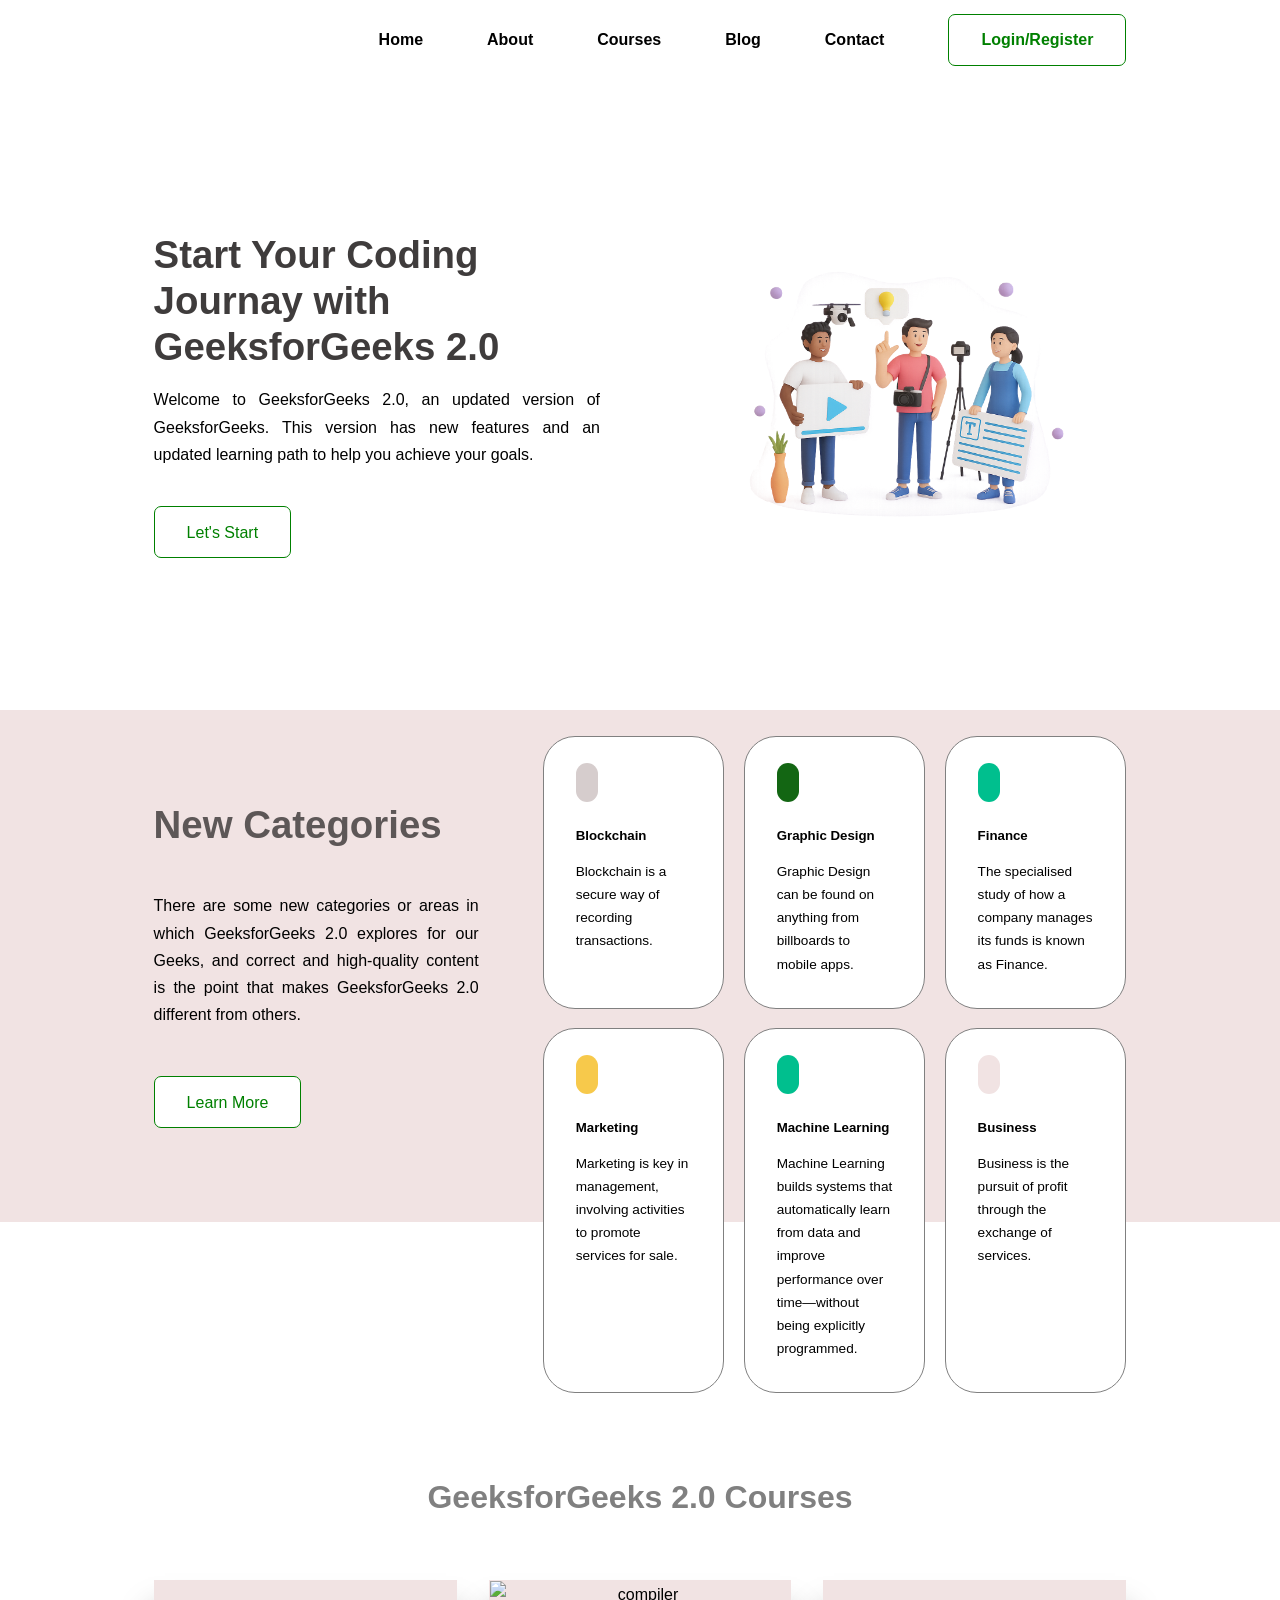
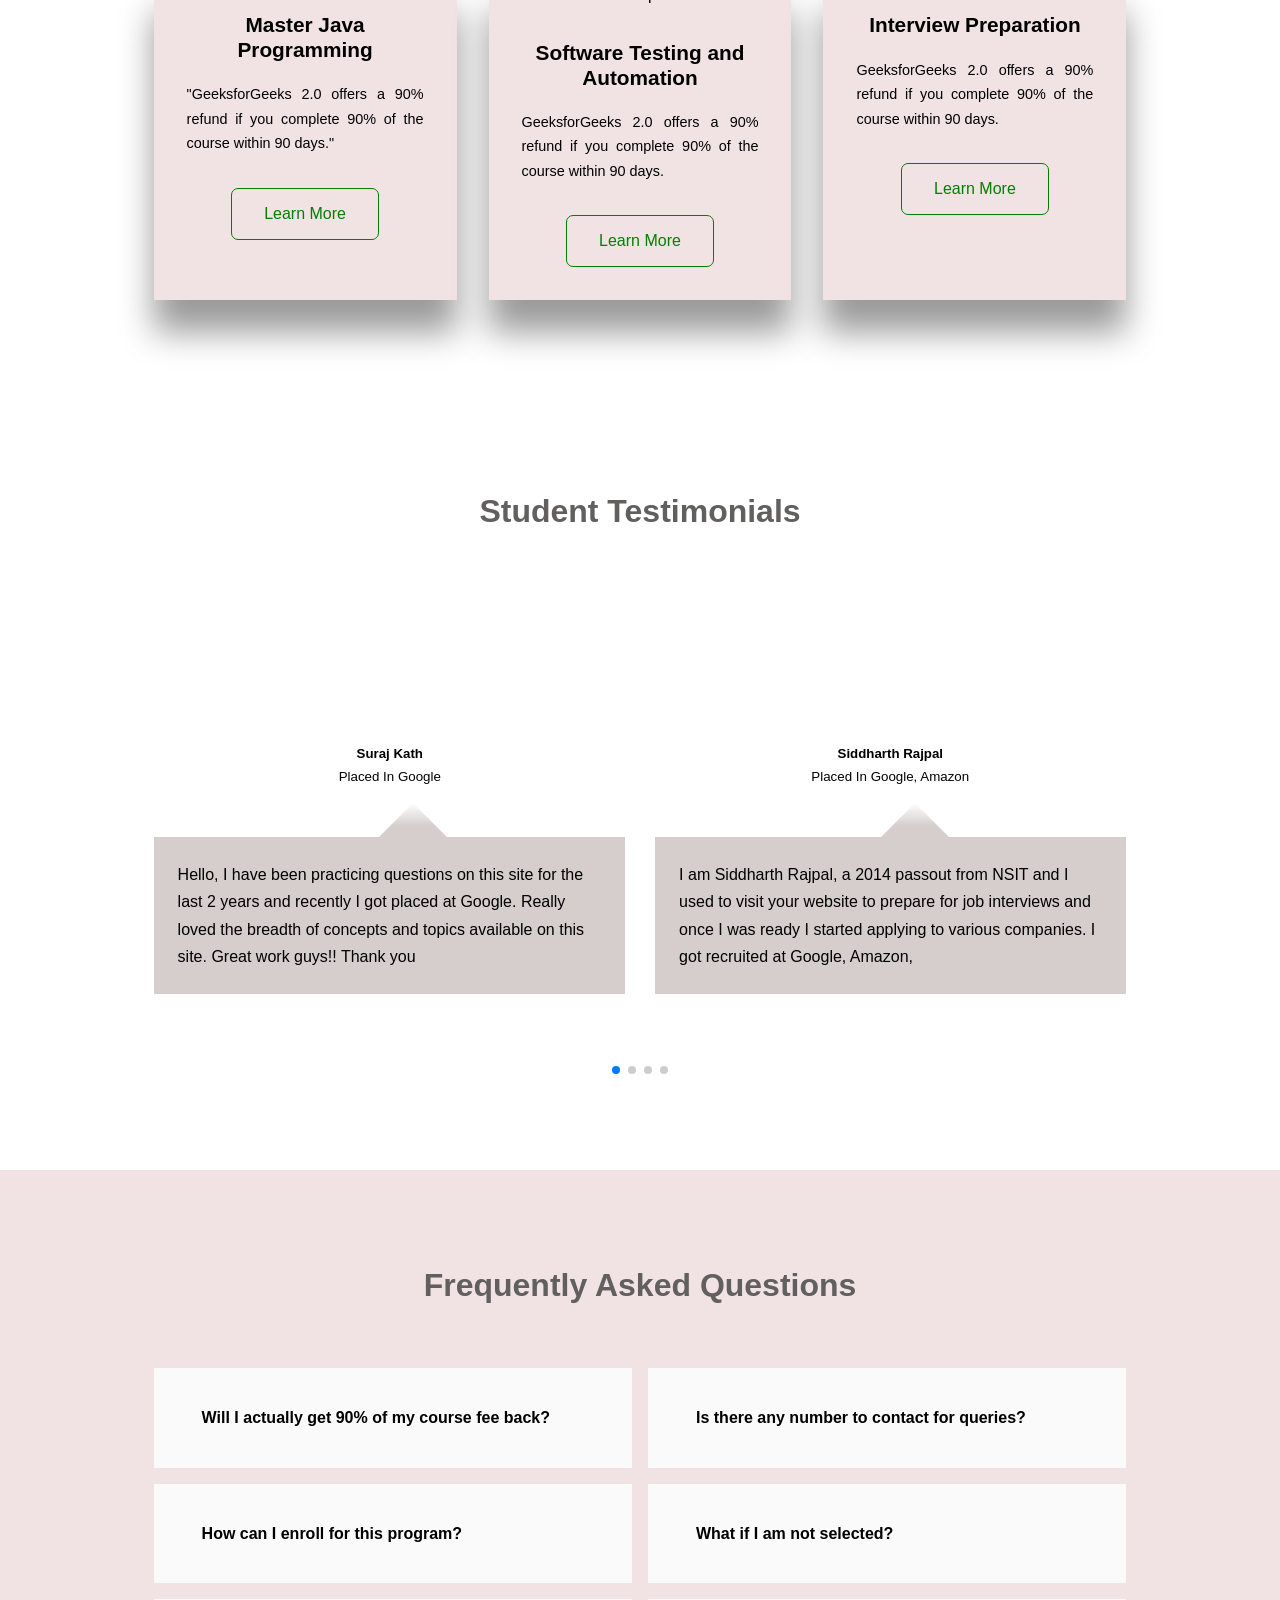
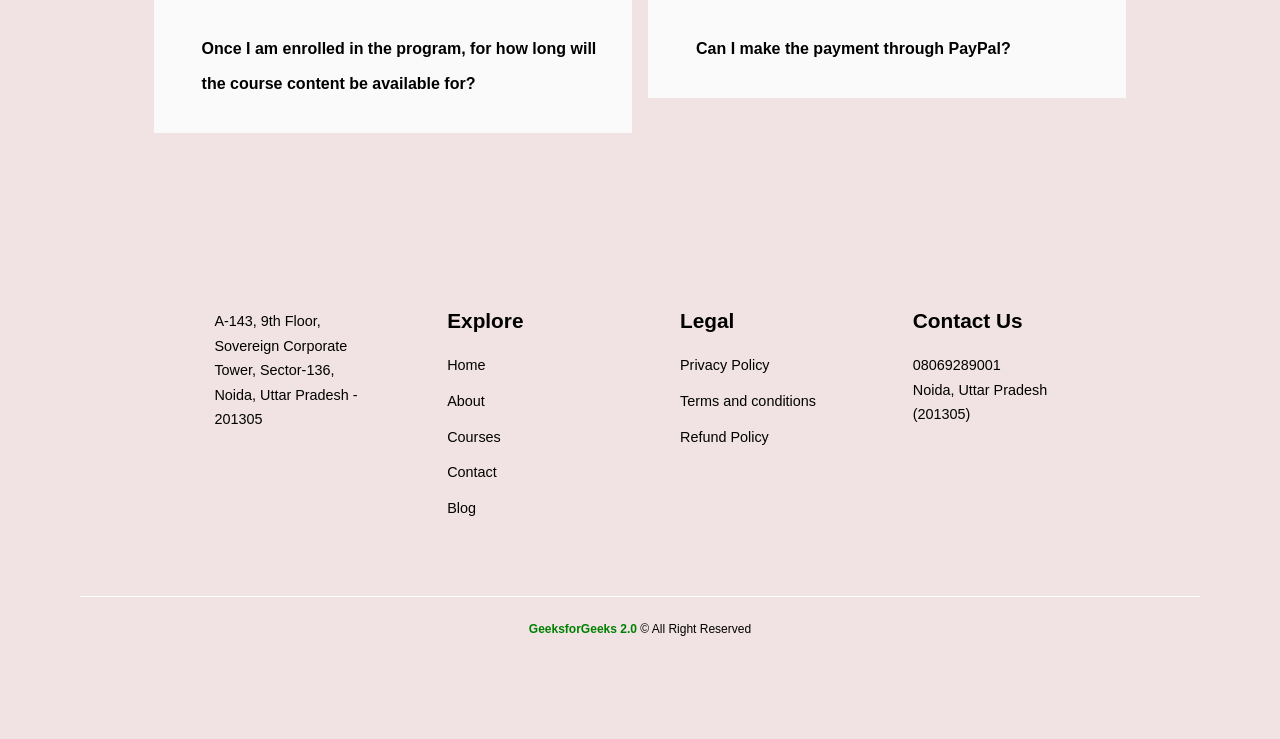
==== commit 654798cb: "text changed" ====
--- a/HTML/index.html
+++ b/HTML/index.html
@@ -10,7 +10,7 @@
       href="https://media.geeksforgeeks.org/wp-content/uploads/20240229175223/1st.png"
       type="image/x-icon"
     />
-    <title>GeeksforGeeks Clone</title>
+    <title>GeeksforGeeks 2.0</title>
 
     <!------------Iconscout CDN--------------------->
     <link
@@ -177,11 +177,10 @@
               <h5>Machine Learning</h5>
             </a>
             <p>
-              The field of Machine Learning focuses on building systems that
-              learn from data and improve over time without explicit
-              programming.
+              Machine Learning builds systems that automatically learn from data and improve performance over time—without being explicitly programmed.
             </p>
           </article>
+
           <article class="category">
             <span class="category__icon">
               <i class="uil uil-puzzle-piece"></i>
@@ -509,28 +508,28 @@
           <ul class="footer__socials">
             <li>
               <a
-                href="https://www.facebook.com/geeksforgeeks.org/?utm_source=chatgpt.com"
+                href="https://www.facebook.com/geeksforgeeks.org"
               >
                 <i class="uil uil-facebook-f"></i>
               </a>
             </li>
             <li>
               <a
-                href="https://www.instagram.com/geeks_for_geeks/?hl=en&utm_source=chatgpt.com"
+                href="https://www.instagram.com/geeks_for_geeks"
               >
                 <i class="uil uil-instagram-alt"></i>
               </a>
             </li>
             <li>
               <a
-                href="https://x.com/geeksforgeeks?lang=en&utm_source=chatgpt.com"
+                href="https://x.com/geeksforgeeks"
               >
                 <i class="uil uil-twitter"></i>
               </a>
             </li>
             <li>
               <a
-                href="https://www.linkedin.com/company/geeksforgeeks/?utm_source=chatgpt.com"
+                href="https://www.linkedin.com/company/geeksforgeeks"
               >
                 <i class="uil uil-linkedin-alt"></i>
               </a>
@@ -550,6 +549,6 @@
 
     <script src="https://cdn.jsdelivr.net/npm/swiper@11/swiper-bundle.min.js"></script>
     <script src="../JS/script.js"></script>
-    <script src="../JS/main.js"></script>
+    <script src="../JS/login.js"></script>
   </body>
 </html>
